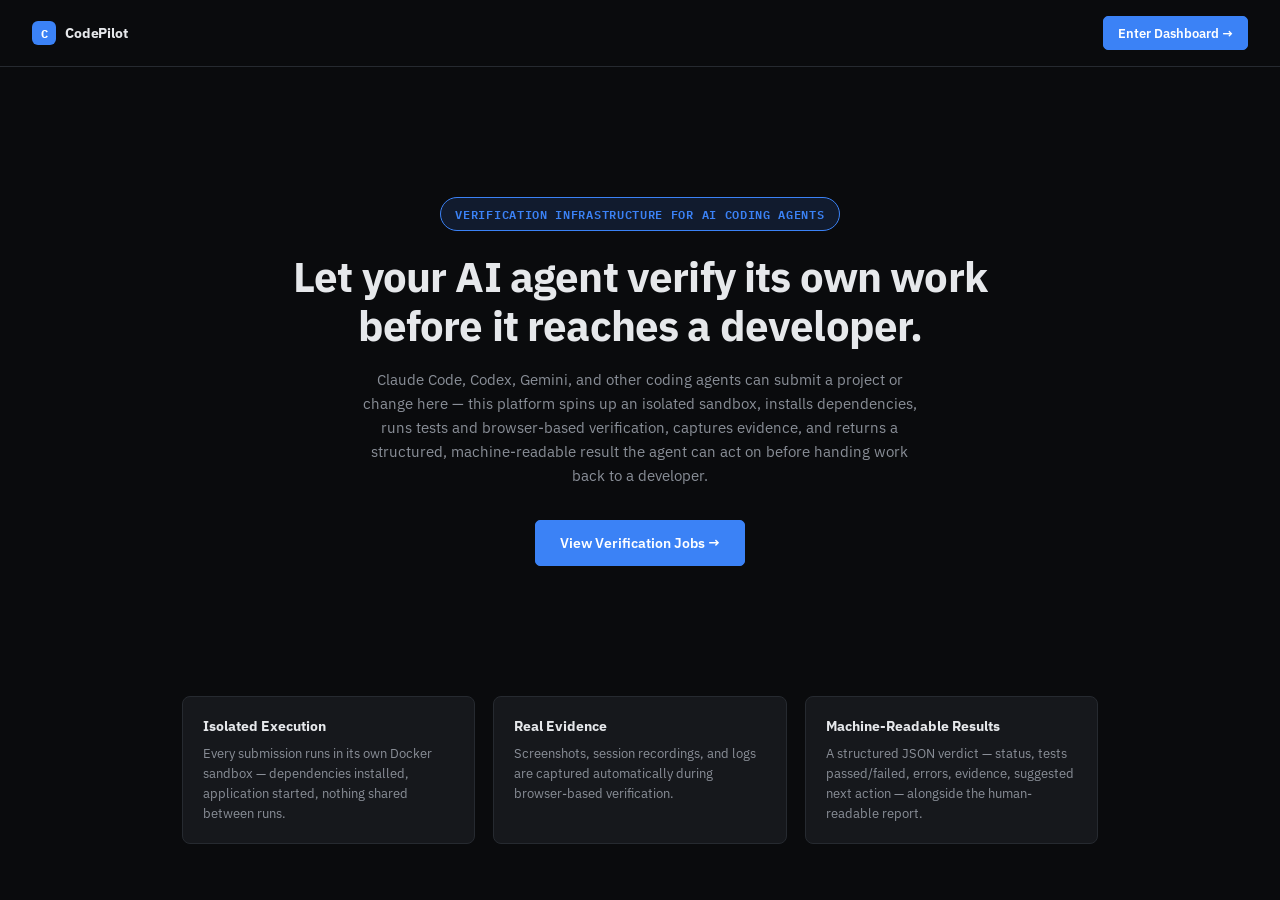
==== server/static/index.html @ 9fb269dc "Initial commit - CodePilot MVP" ====
<!DOCTYPE html>
<html lang="en">
<head>
<meta charset="UTF-8">
<meta name="viewport" content="width=device-width, initial-scale=1.0">
<title>CodePilot — Verification Jobs</title>
<meta name="description" content="Verification infrastructure for AI coding agents. Submit a job, watch it execute in an isolated sandbox, get a structured report.">
<link rel="preconnect" href="https://fonts.googleapis.com">
<link href="https://fonts.googleapis.com/css2?family=IBM+Plex+Mono:wght@400;500;600;700&family=IBM+Plex+Sans:wght@400;500;600;700&display=swap" rel="stylesheet">
<style>
  :root {
    --bg: #0A0B0D;
    --bg-elevated: #101215;
    --panel: #16181C;
    --panel-2: #1C1F24;
    --border: #262A30;
    --border-soft: #1E2126;
    --text: #E6E8EB;
    --text-muted: #8A8F98;
    --text-faint: #52565D;
    --accent: #3B82F6;
    --accent-soft: rgba(59,130,246,0.14);
    --success: #22C55E;
    --success-soft: rgba(34,197,94,0.14);
    --failed: #EF4444;
    --failed-soft: rgba(239,68,68,0.14);
    --running: #F5A623;
    --running-soft: rgba(245,166,35,0.14);
    --pending: #6B7280;
    --pending-soft: rgba(107,114,128,0.14);
    --mono: 'IBM Plex Mono', ui-monospace, 'SF Mono', 'Courier New', monospace;
    --sans: 'IBM Plex Sans', -apple-system, BlinkMacSystemFont, system-ui, sans-serif;
    --radius: 8px;
    --radius-sm: 5px;
  }
  * { box-sizing: border-box; }
  html, body { height: 100%; }
  body {
    margin: 0; font-family: var(--sans); background: var(--bg); color: var(--text);
    display: flex; -webkit-font-smoothing: antialiased; font-size: 13.5px;
  }
  a { color: inherit; }
  :focus-visible { outline: 2px solid var(--accent); outline-offset: 2px; }
  ::-webkit-scrollbar { width: 9px; height: 9px; }
  ::-webkit-scrollbar-thumb { background: var(--border); border-radius: 6px; }
  button { font-family: var(--sans); cursor: pointer; }
  code, .mono { font-family: var(--mono); }

  /* ===== App shell ===== */
  .app-shell { display: flex; width: 100%; height: 100vh; overflow: hidden; }

  .sidebar {
    width: 220px; flex-shrink: 0; background: var(--bg-elevated); border-right: 1px solid var(--border);
    display: flex; flex-direction: column; padding: 16px 0;
  }
  .brand { display: flex; align-items: center; gap: 9px; padding: 0 16px 18px; }
  .brand-mark {
    width: 24px; height: 24px; border-radius: 6px; background: var(--accent);
    display: flex; align-items: center; justify-content: center;
    font-family: var(--mono); font-weight: 700; font-size: 12px; color: #fff; flex-shrink: 0;
  }
  .brand-text { font-weight: 700; font-size: 13.5px; letter-spacing: -0.01em; }
  .nav-section-label {
    font-family: var(--mono); font-size: 10px; font-weight: 600; letter-spacing: 0.08em;
    text-transform: uppercase; color: var(--text-faint); padding: 14px 16px 6px;
  }
  .nav-item {
    display: flex; align-items: center; gap: 9px; padding: 8px 16px; font-size: 13px;
    color: var(--text-muted); border-left: 2px solid transparent; cursor: pointer; background: none; border-top: none; border-right: none; border-bottom: none; width: 100%; text-align: left;
  }
  .nav-item:hover { color: var(--text); background: var(--panel-2); }
  .nav-item.active { color: var(--text); background: var(--accent-soft); border-left-color: var(--accent); }
  .nav-icon { width: 14px; text-align: center; opacity: 0.85; flex-shrink: 0; }
  .sidebar-footer { margin-top: auto; padding: 12px 16px 0; }
  .connection-pill {
    display: flex; align-items: center; gap: 7px; font-family: var(--mono); font-size: 10.5px;
    color: var(--text-faint); padding: 6px 9px; border-radius: 999px; background: var(--panel-2); border: 1px solid var(--border);
  }
  .connection-dot { width: 6px; height: 6px; border-radius: 50%; background: var(--text-faint); flex-shrink: 0; }
  .connection-pill.connected { color: var(--success); border-color: rgba(34,197,94,0.3); }
  .connection-pill.connected .connection-dot { background: var(--success); }
  .connection-pill.unreachable { color: var(--failed); border-color: rgba(239,68,68,0.3); }
  .connection-pill.unreachable .connection-dot { background: var(--failed); }

  .main-content { flex: 1; overflow-y: auto; min-width: 0; }
  .view { display: none; padding: 24px 32px 48px; max-width: 1180px; }
  .view.active { display: block; }

  .view-header {
    display: flex; align-items: center; justify-content: space-between; margin-bottom: 22px; gap: 16px; flex-wrap: wrap;
  }
  .view-header h1 { font-size: 18px; font-weight: 700; letter-spacing: -0.01em; margin: 0; }
  .view-header .subtitle { font-size: 12.5px; color: var(--text-muted); margin-top: 3px; }

  .btn {
    font-family: var(--sans); font-weight: 600; font-size: 12.5px; border-radius: var(--radius-sm);
    padding: 8px 14px; border: 1px solid var(--border); background: var(--panel-2); color: var(--text);
    display: inline-flex; align-items: center; gap: 6px; transition: all 0.12s;
  }
  .btn:hover { border-color: var(--text-faint); }
  .btn-primary { background: var(--accent); border-color: var(--accent); color: #fff; }
  .btn-primary:hover { filter: brightness(1.08); border-color: var(--accent); }
  .btn:disabled { opacity: 0.5; cursor: not-allowed; }
  .btn-ghost { background: transparent; }

  /* ===== Status badges (shared vocabulary across the whole dashboard) ===== */
  .status-badge {
    display: inline-flex; align-items: center; gap: 6px; font-family: var(--mono); font-weight: 600;
    font-size: 10.5px; letter-spacing: 0.04em; text-transform: uppercase; padding: 3px 9px; border-radius: 999px;
  }
  .status-badge .dot { width: 6px; height: 6px; border-radius: 50%; }
  .status-badge.status-running { background: var(--running-soft); color: var(--running); }
  .status-badge.status-running .dot { animation: pulse 1.1s ease-in-out infinite; background: var(--running); }
  .status-badge.status-done, .status-badge.status-passed { background: var(--success-soft); color: var(--success); }
  .status-badge.status-done .dot, .status-badge.status-passed .dot { background: var(--success); }
  .status-badge.status-error, .status-badge.status-failed { background: var(--failed-soft); color: var(--failed); }
  .status-badge.status-error .dot, .status-badge.status-failed .dot { background: var(--failed); }
  .status-badge.status-pending { background: var(--pending-soft); color: var(--pending); }
  .status-badge.status-pending .dot { background: var(--pending); }
  @keyframes pulse { 0%,100% { opacity: 1; transform: scale(1); } 50% { opacity: 0.35; transform: scale(0.8); } }
  @media (prefers-reduced-motion: reduce) { .status-badge .dot { animation: none !important; } }

  /* ===== Jobs list ===== */
  .jobs-notice {
    font-size: 12px; color: var(--text-faint); background: var(--panel); border: 1px solid var(--border-soft);
    border-radius: var(--radius); padding: 10px 13px; margin-bottom: 18px; line-height: 1.55;
  }
  .jobs-table { width: 100%; border-collapse: collapse; }
  .jobs-table th {
    text-align: left; font-family: var(--mono); font-size: 10px; font-weight: 600; letter-spacing: 0.06em;
    text-transform: uppercase; color: var(--text-faint); padding: 8px 12px; border-bottom: 1px solid var(--border);
  }
  .jobs-table td { padding: 12px; border-bottom: 1px solid var(--border-soft); font-size: 13px; vertical-align: middle; }
  .jobs-table tr.job-row { cursor: pointer; transition: background 0.1s; }
  .jobs-table tr.job-row:hover { background: var(--panel); }
  .job-id-cell { font-family: var(--mono); color: var(--text-muted); }
  .job-request-cell { max-width: 340px; overflow: hidden; text-overflow: ellipsis; white-space: nowrap; color: var(--text-muted); }
  .empty-state {
    text-align: center; padding: 56px 20px; color: var(--text-faint); font-size: 13px; line-height: 1.6;
  }
  .empty-state .empty-icon { font-size: 26px; margin-bottom: 10px; opacity: 0.5; }

  /* ===== Job detail ===== */
  .job-detail-header {
    display: flex; align-items: flex-start; justify-content: space-between; gap: 16px; margin-bottom: 20px; flex-wrap: wrap;
  }
  .job-detail-title { display: flex; align-items: center; gap: 12px; flex-wrap: wrap; }
  .job-detail-title h1 { font-size: 16px; margin: 0; }
  .job-meta-row { display: flex; gap: 18px; margin-top: 6px; font-family: var(--mono); font-size: 11.5px; color: var(--text-faint); flex-wrap: wrap; }

  .detail-grid { display: grid; grid-template-columns: 1.3fr 1fr; gap: 16px; align-items: start; }
  @media (max-width: 980px) { .detail-grid { grid-template-columns: 1fr; } }

  .card {
    background: var(--panel); border: 1px solid var(--border); border-radius: var(--radius); margin-bottom: 16px; overflow: hidden;
  }
  .card-header {
    display: flex; align-items: center; justify-content: space-between; padding: 11px 15px;
    border-bottom: 1px solid var(--border-soft); background: var(--bg-elevated);
  }
  .card-header h3 {
    font-family: var(--mono); font-size: 10.5px; font-weight: 600; letter-spacing: 0.07em; text-transform: uppercase;
    color: var(--text-faint); margin: 0; display: flex; align-items: center; gap: 7px;
  }
  .card-body { padding: 14px 15px; }
  .card-body.no-pad { padding: 0; }

  /* Pipeline timeline (event stream, mapped to stages) */
  .timeline-item { display: flex; gap: 12px; padding: 10px 15px; border-bottom: 1px solid var(--border-soft); }
  .timeline-item:last-child { border-bottom: none; }
  .timeline-marker { display: flex; flex-direction: column; align-items: center; flex-shrink: 0; padding-top: 2px; }
  .timeline-dot { width: 9px; height: 9px; border-radius: 50%; background: var(--pending); flex-shrink: 0; }
  .timeline-item.tl-running .timeline-dot { background: var(--running); animation: pulse 1.1s ease-in-out infinite; }
  .timeline-item.tl-done .timeline-dot { background: var(--success); }
  .timeline-item.tl-error .timeline-dot { background: var(--failed); }
  .timeline-line { width: 1px; flex: 1; background: var(--border); margin-top: 4px; min-height: 8px; }
  .timeline-content { flex: 1; min-width: 0; }
  .timeline-label { font-size: 13px; font-weight: 500; display: flex; align-items: center; gap: 8px; flex-wrap: wrap; }
  .timeline-time { font-family: var(--mono); font-size: 10.5px; color: var(--text-faint); }
  .timeline-detail {
    margin-top: 5px; font-family: var(--mono); font-size: 11.5px; color: var(--text-muted);
    background: var(--panel-2); border: 1px solid var(--border-soft); border-radius: var(--radius-sm);
    padding: 7px 9px; white-space: pre-wrap; word-break: break-word; max-height: 160px; overflow-y: auto;
  }
  .timeline-note { font-size: 12px; color: var(--text-faint); font-style: italic; margin-top: 4px; }

  /* Sandbox status */
  .kv-row { display: flex; justify-content: space-between; gap: 12px; padding: 6px 0; font-size: 12.5px; border-bottom: 1px solid var(--border-soft); }
  .kv-row:last-child { border-bottom: none; }
  .kv-label { color: var(--text-faint); font-family: var(--mono); font-size: 11px; }
  .kv-value { font-family: var(--mono); color: var(--text); text-align: right; word-break: break-all; }

  /* Evidence gallery */
  .evidence-grid { display: grid; grid-template-columns: repeat(auto-fill, minmax(150px, 1fr)); gap: 10px; }
.evidence-thumb {
  background: var(--panel); border: 1px solid var(--border); border-radius: var(--radius);
  overflow: hidden; cursor: pointer; transition: border-color 0.15s;
}
.evidence-thumb:hover { border-color: var(--accent); }
.evidence-thumb-img-wrap { aspect-ratio: 16/10; background: var(--panel-2); overflow: hidden; }
.evidence-thumb img { width: 100%; height: 100%; object-fit: cover; display: block; }
.evidence-thumb .evidence-label {
  padding: 6px 8px; font-family: var(--mono); font-size: 10px; color: var(--text-muted);
  white-space: nowrap; overflow: hidden; text-overflow: ellipsis; border-top: 1px solid var(--border-soft);
}
  .video-link {
    display: flex; align-items: center; gap: 8px; padding: 9px 11px; background: var(--panel-2);
    border: 1px solid var(--border); border-radius: var(--radius-sm); font-size: 12.5px; text-decoration: none; color: var(--text); margin-top: 8px;
  }
  .video-link:hover { border-color: var(--accent); }

  /* Report */
  .report-text { font-family: var(--mono); font-size: 12px; white-space: pre-wrap; line-height: 1.6; color: var(--text-muted); }
  .report-status-line { font-size: 13px; font-weight: 600; margin-bottom: 8px; }

  /* Lightbox */
  .lightbox {
    position: fixed; inset: 0; background: rgba(0,0,0,0.85); display: none; align-items: center; justify-content: center;
    z-index: 100; padding: 30px; cursor: zoom-out;
  }
  .lightbox.visible { display: flex; }
  .lightbox img { max-width: 100%; max-height: 100%; border-radius: var(--radius); }

  /* ===== Submit view ===== */
  .submit-card { max-width: 640px; }
  .field-label { display: block; font-family: var(--mono); font-size: 10.5px; color: var(--text-faint); text-transform: uppercase; letter-spacing: 0.05em; margin-bottom: 6px; }
  textarea#job-spec-input {
    width: 100%; min-height: 130px; font-family: var(--mono); font-size: 12.5px; line-height: 1.55;
    background: var(--panel-2); color: var(--text); border: 1px solid var(--border); border-radius: var(--radius-sm);
    padding: 11px 12px; resize: vertical;
  }
  textarea#job-spec-input:focus { border-color: var(--accent); outline: none; }
  .field-hint { font-size: 11.5px; color: var(--text-faint); margin-top: 6px; line-height: 1.5; }
/* ===== Landing page (additive — reuses existing --variables for consistency) ===== */
#landing-page {
  min-height: 100vh;
  width: 100%;
  display: flex;
  flex-direction: column;
  background: var(--bg);
  color: var(--text);
}

.landing-nav {
  display: flex;
  align-items: center;
  justify-content: space-between;
  padding: 16px 32px;
  border-bottom: 1px solid var(--border);
}
.landing-brand { display: flex; align-items: center; gap: 9px; }


.landing-hero {
  flex: 1;
  display: flex;
  flex-direction: column;
  align-items: center;
  justify-content: center;
  text-align: center;
  padding: 64px 24px;
  max-width: 760px;
  margin: 0 auto;
}
.landing-eyebrow {
  font-family: var(--mono);
  font-size: 11.5px;
  font-weight: 600;
  letter-spacing: 0.06em;
  text-transform: uppercase;
  color: var(--accent);
  background: var(--accent-soft);
  border: 1px solid var(--accent);
  border-radius: 999px;
  padding: 6px 14px;
  margin-bottom: 22px;
}
.landing-title {
  font-size: clamp(28px, 4.5vw, 42px);
  font-weight: 700;
  letter-spacing: -0.02em;
  line-height: 1.15;
  margin: 0 0 18px;
}
.landing-subtitle {
  font-size: 14.5px;
  color: var(--text-muted);
  line-height: 1.65;
  max-width: 560px;
  margin: 0 0 32px;
}
.landing-btn-lg { padding: 13px 24px; font-size: 14px; }

.landing-features {
  display: grid;
  grid-template-columns: repeat(3, 1fr);
  gap: 18px;
  padding: 0 32px 56px;
  max-width: 980px;
  margin: 0 auto;
  width: 100%;
}
.landing-feature-card {
  background: var(--panel);
  border: 1px solid var(--border);
  border-radius: var(--radius);
  padding: 20px;
}
.landing-feature-title {
  font-weight: 700;
  font-size: 14px;
  margin-bottom: 8px;
}
.landing-feature-card p {
  font-size: 12.5px;
  color: var(--text-muted);
  line-height: 1.6;
  margin: 0;
}
@media (max-width: 760px) {
  .landing-features { grid-template-columns: 1fr; }
}

.logs-box {
  font-family: var(--mono);
  font-size: 11.5px;
  color: var(--text-muted);
  background: var(--panel-2);
  border: 1px solid var(--border-soft);
  border-radius: var(--radius-sm);
  padding: 10px 12px;
  white-space: pre-wrap;
  word-break: break-word;
  max-height: 280px;
  overflow-y: auto;
}

.lightbox-caption {
  position: absolute; bottom: 28px; left: 50%; transform: translateX(-50%);
  background: rgba(0,0,0,0.7); color: #fff; font-family: var(--mono); font-size: 12px;
  padding: 6px 14px; border-radius: 999px; max-width: 80%; text-align: center;
  white-space: nowrap; overflow: hidden; text-overflow: ellipsis;
}

</style>
</head>
<body>

  <div id="landing-page">
  <nav class="landing-nav">
    <div class="landing-brand">
      <div class="brand-mark">C</div>
      <div class="brand-text">CodePilot</div>
    </div>
    <button class="btn btn-primary" id="landing-enter-btn">Enter Dashboard →</button>
  </nav>

  <section class="landing-hero">
    <div class="landing-eyebrow">Verification infrastructure for AI coding agents</div>
    <h1 class="landing-title">Let your AI agent verify its own work<br>before it reaches a developer.</h1>
    <p class="landing-subtitle">
      Claude Code, Codex, Gemini, and other coding agents can submit a project or change here —
      this platform spins up an isolated sandbox, installs dependencies, runs tests and
      browser-based verification, captures evidence, and returns a structured, machine-readable
      result the agent can act on before handing work back to a developer.
    </p>
    <button class="btn btn-primary landing-btn-lg" id="landing-hero-btn">View Verification Jobs →</button>
  </section>

  <section class="landing-features">
    <div class="landing-feature-card">
      <div class="landing-feature-title">Isolated Execution</div>
      <p>Every submission runs in its own Docker sandbox — dependencies installed, application started, nothing shared between runs.</p>
    </div>
    <div class="landing-feature-card">
      <div class="landing-feature-title">Real Evidence</div>
      <p>Screenshots, session recordings, and logs are captured automatically during browser-based verification.</p>
    </div>
    <div class="landing-feature-card">
      <div class="landing-feature-title">Machine-Readable Results</div>
      <p>A structured JSON verdict — status, tests passed/failed, errors, evidence, suggested next action — alongside the human-readable report.</p>
    </div>
  </section>
</div>

<div class="app-shell">
  <aside class="sidebar">
    <div class="brand">
      <div class="brand-mark">C</div>
      <div class="brand-text">CodePilot</div>
    </div>
    <div class="nav-section-label">Verification</div>
    <button class="nav-item active" data-view="jobs-view" id="nav-jobs">
      <span class="nav-icon">&#9633;</span> Jobs
    </button>
    <button class="nav-item" data-view="submit-view" id="nav-submit">
      <span class="nav-icon">+</span> Submit Job
    </button>
    <div class="sidebar-footer">
      <span id="backend-status" class="connection-pill">
        <span class="connection-dot"></span><span class="connection-text">Checking backend…</span>
      </span>
    </div>
  </aside>

  <main class="main-content">

    <!-- ===== Jobs list view ===== -->
    <div class="view active" id="jobs-view">
      <div class="view-header">
        <div>
          <h1>Verification Jobs</h1>
          <div class="subtitle">Sandbox executions submitted for verification.</div>
        </div>
        <button class="btn btn-primary" id="jobs-new-btn">+ New Job</button>
      </div>
      <div class="jobs-notice">
        This list shows jobs submitted or opened from this browser only — there is currently no
        server-side job index, so a job submitted directly via the API from another agent or
        machine won't appear here unless its report URL is opened in this browser.
      </div>
      <div id="jobs-list-container"></div>
    </div>

    <!-- ===== Job detail view ===== -->
    <div class="view" id="job-detail-view">
      <button class="btn btn-ghost" id="back-to-jobs-btn" style="margin-bottom:16px;">&larr; All Jobs</button>
      <div class="job-detail-header">
        <div class="job-detail-title">
          <h1 id="detail-job-id">job_...</h1>
          <span class="status-badge status-pending" id="detail-status-badge"><span class="dot"></span>PENDING</span>
        </div>
      </div>
      <div class="job-meta-row">
        <span>Task: <span class="mono" id="detail-job-request">—</span></span>
      </div>
      <div class="detail-grid" style="margin-top:20px;">
        <div class="detail-col-main">
          <div class="card">
            <div class="card-header"><h3>Execution Pipeline</h3></div>
            <div class="card-body no-pad"><div id="pipeline-timeline"></div></div>
          </div>
          <div class="card" id="report-card" style="display:none;">
            <div class="card-header"><h3>Verification Report</h3></div>
            <div class="card-body" id="report-body"></div>
          </div>

          <div class="card" id="logs-card" style="display:none;">
  <div class="card-header"><h3>Logs</h3></div>
  <div class="card-body" id="logs-body"></div>
</div>

        </div>
        <div class="detail-col-side">
          <div class="card" id="sandbox-status-card" style="display:none;">
            <div class="card-header"><h3>Sandbox</h3></div>
            <div class="card-body" id="sandbox-status-body"></div>
          </div>

          <div class="card" id="test-results-card" style="display:none;">
  <div class="card-header"><h3>Test Results</h3></div>
  <div class="card-body" id="test-results-body"></div>
</div>

          <div class="card" id="evidence-card" style="display:none;">
            <div class="card-header"><h3>Evidence</h3></div>
            <div class="card-body">
              <div class="evidence-grid" id="evidence-grid"></div>
              <div id="video-link-container"></div>
            </div>
          </div>
        </div>
      </div>
    </div>

    <!-- ===== Submit view ===== -->
    <div class="view" id="submit-view">
      <div class="view-header">
        <div>
          <h1>Submit Verification Job</h1>
          <div class="subtitle">
            Jobs are typically submitted programmatically by an AI coding agent (Claude Code, Codex,
            Gemini CLI, Cursor, OpenHands, Windsurf, etc.) via <code>POST /api/sessions</code>. This
            form triggers the same endpoint manually — useful for testing the pipeline directly.
          </div>
        </div>
      </div>
      <div class="card submit-card">
        <div class="card-body">
          <label class="field-label" for="job-spec-input">Task Specification</label>
          <textarea id="job-spec-input" placeholder="Describe the project/feature to build and verify..."></textarea>
          <div class="field-hint">
            Maps directly to the <code>request</code> field of <code>POST /api/sessions</code> — no
            API changes here, just a manual trigger for the exact same job the API accepts.
          </div>
          <button class="btn btn-primary" id="submit-job-btn" style="margin-top:14px;">Submit Job</button>
        </div>
      </div>
    </div>

  </main>
</div>

<div class="lightbox" id="lightbox">
  <img id="lightbox-img" src="" alt="">
  <div class="lightbox-caption" id="lightbox-caption"></div>
</div>

<script>
(function () {
  const STAGE_LABELS = {
    create_sandbox: 'Provisioning Sandbox',
    install_dependencies: 'Installing Dependencies',
    start_application: 'Starting Application',
    run_command: 'Running Command',
    run_test_flow: 'Browser Verification',
    stop_application: 'Stopping Application',
    destroy_sandbox: 'Sandbox Teardown',
    generate_verification_report: 'Generating Report',
    create_file: 'Writing Project File',
    read_file: 'Reading File',
    list_files: 'Listing Files',
  };

  const jobsListContainer = document.getElementById('jobs-list-container');
  const lightbox = document.getElementById('lightbox');
  const lightboxImg = document.getElementById('lightbox-img');

  // --- Local job history (client-side only — see the honesty note in the Jobs view) ---
  function getStoredJobs() {
    try { return JSON.parse(localStorage.getItem('codepilot_jobs') || '[]'); }
    catch (e) { return []; }
  }
  function storeJob(job) {
    const jobs = getStoredJobs().filter((j) => j.id !== job.id);
    jobs.unshift(job);
    localStorage.setItem('codepilot_jobs', JSON.stringify(jobs.slice(0, 50)));
  }
  function updateStoredJobStatus(id, status) {
    const jobs = getStoredJobs();
    const job = jobs.find((j) => j.id === id);
    if (job) { job.status = status; localStorage.setItem('codepilot_jobs', JSON.stringify(jobs)); }
  }

  // --- Navigation ---
  function showView(viewId) {
    document.querySelectorAll('.view').forEach((v) => v.classList.remove('active'));
    document.getElementById(viewId).classList.add('active');
    document.querySelectorAll('.nav-item').forEach((n) => n.classList.remove('active'));
    const navBtn = document.querySelector('.nav-item[data-view="' + viewId + '"]');
    if (navBtn) navBtn.classList.add('active');
  }
  document.getElementById('nav-jobs').addEventListener('click', () => { renderJobsList(); showView('jobs-view'); });
  document.getElementById('nav-submit').addEventListener('click', () => showView('submit-view'));
  document.getElementById('jobs-new-btn').addEventListener('click', () => showView('submit-view'));
  document.getElementById('back-to-jobs-btn').addEventListener('click', () => { renderJobsList(); showView('jobs-view'); });
  lightbox.addEventListener('click', () => lightbox.classList.remove('visible'));

  function mk(tag, opts) {
    const n = document.createElement(tag);
    if (opts) {
      if (opts.className) n.className = opts.className;
      if (opts.text !== undefined) n.textContent = opts.text;
      if (opts.html !== undefined) n.innerHTML = opts.html;
    }
    return n;
  }
  function clearChildren(node) { while (node.firstChild) node.removeChild(node.firstChild); }

  function statusBadge(status) {
    const map = { running: 'RUNNING', done: 'PASSED', error: 'FAILED', pending: 'PENDING' };
    const badge = mk('span', { className: 'status-badge status-' + status });
    badge.appendChild(mk('span', { className: 'dot' }));
    badge.appendChild(document.createTextNode(map[status] || status.toUpperCase()));
    return badge;
  }

  // --- Jobs list rendering ---
  function renderJobsList() {
    clearChildren(jobsListContainer);
    const jobs = getStoredJobs();
    if (!jobs.length) {
      const empty = mk('div', { className: 'empty-state' });
      empty.appendChild(mk('div', { className: 'empty-icon', text: '\u2317' }));
      empty.appendChild(mk('div', { text: 'No verification jobs yet.' }));
      empty.appendChild(mk('div', { text: 'Submit one manually, or have an agent call POST /api/sessions.' }));
      jobsListContainer.appendChild(empty);
      return;
    }
    const table = mk('table', { className: 'jobs-table' });
    const thead = mk('thead');
    const headRow = mk('tr');
    ['Job', 'Task', 'Status', 'Submitted'].forEach((h) => headRow.appendChild(mk('th', { text: h })));
    thead.appendChild(headRow);
    table.appendChild(thead);
    const tbody = mk('tbody');
    jobs.forEach((job) => {
      const row = mk('tr', { className: 'job-row' });
      const idCell = mk('td', { className: 'job-id-cell', text: job.id });
      const reqCell = mk('td', { className: 'job-request-cell', text: job.request });
      const statusCell = mk('td');
      statusCell.appendChild(statusBadge(job.status || 'pending'));
      const timeCell = mk('td', { text: new Date(job.submittedAt).toLocaleString() });
      row.appendChild(idCell); row.appendChild(reqCell); row.appendChild(statusCell); row.appendChild(timeCell);
      row.addEventListener('click', () => openJobDetail(job.id, job.request));
      tbody.appendChild(row);
    });
    table.appendChild(tbody);
    jobsListContainer.appendChild(table);
  }

  // --- Submit ---
  document.getElementById('submit-job-btn').addEventListener('click', async () => {
    const input = document.getElementById('job-spec-input');
    const text = input.value.trim();
    if (!text) return;
    const btn = document.getElementById('submit-job-btn');
    btn.disabled = true;
    btn.textContent = 'Submitting...';
    try {
      const res = await fetch('/api/sessions', {
        method: 'POST', headers: { 'Content-Type': 'application/json' }, body: JSON.stringify({ request: text }),
      });
      const data = await res.json();
      if (!res.ok) throw new Error(data.error || ('HTTP ' + res.status));
      storeJob({ id: data.session_id, request: text, status: 'running', submittedAt: Date.now() });
      input.value = '';
      openJobDetail(data.session_id, text);
    } catch (err) {
      alert('Could not submit job: ' + err.message);
    } finally {
      btn.disabled = false;
      btn.textContent = 'Submit Job';
    }
  });

  // --- Job detail: pipeline timeline, sandbox status, evidence, report ---
  let activeSocket = null;

  function openJobDetail(jobId, requestText) {
    if (activeSocket) { try { activeSocket.close(); } catch (e) {} activeSocket = null; }

    document.getElementById('detail-job-id').textContent = jobId;
    document.getElementById('detail-job-request').textContent = requestText || '—';
    const badgeEl = document.getElementById('detail-status-badge');
    badgeEl.className = 'status-badge status-running';
    badgeEl.innerHTML = '<span class="dot"></span>RUNNING';

    const timeline = document.getElementById('pipeline-timeline');
    clearChildren(timeline);
    document.getElementById('sandbox-status-card').style.display = 'none';
    document.getElementById('evidence-card').style.display = 'none';
    document.getElementById('report-card').style.display = 'none';
    document.getElementById('evidence-grid').innerHTML = '';
    document.getElementById('video-link-container').innerHTML = '';

    showView('job-detail-view');

    const proto = window.location.protocol === 'https:' ? 'wss:' : 'ws:';
    const socket = new WebSocket(proto + '//' + window.location.host + '/api/sessions/' + jobId + '/stream');
    activeSocket = socket;

    socket.addEventListener('message', (ev) => {
      let event;
      try { event = JSON.parse(ev.data); } catch (e) { return; }
      handleSessionEvent(jobId, event, timeline);
    });
    socket.addEventListener('error', () => {
      appendTimelineItem(timeline, { state: 'error', label: 'Connection Error', detail: 'Lost connection to the job stream.' });
    });
  }

  function appendTimelineItem(timeline, opts) {
    const item = mk('div', { className: 'timeline-item tl-' + (opts.state || 'pending') });
    const marker = mk('div', { className: 'timeline-marker' });
    marker.appendChild(mk('div', { className: 'timeline-dot' }));
    item.appendChild(marker);
    const content = mk('div', { className: 'timeline-content' });
    const label = mk('div', { className: 'timeline-label' });
    label.appendChild(mk('span', { text: opts.label }));
    if (opts.time) label.appendChild(mk('span', { className: 'timeline-time', text: opts.time }));
    content.appendChild(label);
    if (opts.detail) content.appendChild(mk('div', { className: 'timeline-detail', text: opts.detail }));
    if (opts.note) content.appendChild(mk('div', { className: 'timeline-note', text: opts.note }));
    item.appendChild(content);
    timeline.appendChild(item);
    return item;
  }

  function renderSandboxStatus(result) {
    const card = document.getElementById('sandbox-status-card');
    const body = document.getElementById('sandbox-status-body');
    card.style.display = 'block';
    clearChildren(body);
    const rows = [];
    if (result.sandbox_id) rows.push(['Container', result.sandbox_id]);
    if (result.status) rows.push(['Status', result.status]);
    if (result.internal_url) rows.push(['Internal URL', result.internal_url]);
    rows.forEach(([k, v]) => {
      const row = mk('div', { className: 'kv-row' });
      row.appendChild(mk('span', { className: 'kv-label', text: k }));
      row.appendChild(mk('span', { className: 'kv-value', text: v }));
      body.appendChild(row);
    });
  }

  function evidenceTitleForStep(path, steps) {
  if (Array.isArray(steps)) {
    for (var i = 0; i < steps.length; i++) {
      if (steps[i] && steps[i].screenshot === path) {
        var label = 'Step ' + steps[i].index + ': ' + (steps[i].action || '');
        if (steps[i].selector) label += ' (' + steps[i].selector + ')';
        return label;
      }
    }
  }
  return path.split('/').pop();
}

  function renderEvidence(jobId, screenshots, video, steps) {
  const card = document.getElementById('evidence-card');
  const grid = document.getElementById('evidence-grid');
  const videoContainer = document.getElementById('video-link-container');
  if ((!screenshots || !screenshots.length) && !video) return;
  card.style.display = 'block';
  (screenshots || []).forEach((path) => {
    const url = '/api/sessions/' + jobId + '/evidence/' + path;
    const title = evidenceTitleForStep(path, steps);
    const thumb = mk('div', { className: 'evidence-thumb' });
    const imgWrap = mk('div', { className: 'evidence-thumb-img-wrap' });
    const img = mk('img');
    img.src = url;
    img.alt = title;
    imgWrap.appendChild(img);
    thumb.appendChild(imgWrap);
    const label = mk('div', { className: 'evidence-label', text: title });
    thumb.appendChild(label);
    thumb.addEventListener('click', () => {
      lightboxImg.src = url;
      const captionEl = document.getElementById('lightbox-caption');
      if (captionEl) captionEl.textContent = title;
      lightbox.classList.add('visible');
    });
    grid.appendChild(thumb);
  });
  if (video) {
    const link = mk('a', { className: 'video-link', text: '\u25B6 ' + video.split('/').pop() });
    link.href = '/api/sessions/' + jobId + '/evidence/' + video;
    link.target = '_blank';
    videoContainer.appendChild(link);
  }
}

    function renderTestResultsCard(mr) {
  var card = document.getElementById('test-results-card');
  var body = document.getElementById('test-results-body');
  if (!card || !body || !mr || !mr.tests) return;
  card.style.display = 'block';
  clearChildren(body);

  var statusKeyMap = { PASS: 'done', FAIL: 'error' };
  var statusRow = mk('div', { className: 'kv-row' });
  statusRow.appendChild(mk('span', { className: 'kv-label', text: 'Overall Status' }));
  var valueWrap = mk('span', { className: 'kv-value' });
  valueWrap.appendChild(statusBadge(statusKeyMap[mr.status] || 'pending'));
  statusRow.appendChild(valueWrap);
  body.appendChild(statusRow);

  [['Total Tests', mr.tests.total], ['Passed', mr.tests.passed], ['Failed', mr.tests.failed]].forEach(function (pair) {
    var row = mk('div', { className: 'kv-row' });
    row.appendChild(mk('span', { className: 'kv-label', text: pair[0] }));
    row.appendChild(mk('span', { className: 'kv-value', text: String(pair[1]) }));
    body.appendChild(row);
  });
}

function renderLogsCard(mr) {
  var card = document.getElementById('logs-card');
  var body = document.getElementById('logs-body');
  if (!card || !body || !mr) return;
  var logs = (mr.evidence && mr.evidence.logs) || [];
  if (!logs.length) return;
  card.style.display = 'block';
  clearChildren(body);
  var box = mk('div', { className: 'logs-box' });
  box.textContent = logs.join('\n');
  body.appendChild(box);
}
  

  function renderReport(reportText) {
    const card = document.getElementById('report-card');
    const body = document.getElementById('report-body');
    card.style.display = 'block';
    clearChildren(body);
    body.appendChild(mk('div', { className: 'report-text', text: reportText }));
  }

  function handleSessionEvent(jobId, event, timeline) {
    const time = new Date().toLocaleTimeString();

    if (event.type === 'iteration_start') {
      // Not surfaced as its own timeline row — too granular/internal to be
      // meaningful to someone reading a verification pipeline, unlike the
      // actual tool_call/tool_result events below.
      return;
    }

    if (event.type === 'tool_call') {
      const label = STAGE_LABELS[event.name] || event.name;
      appendTimelineItem(timeline, { state: 'running', label: label, time: time });
      return;
    }

    if (event.type === 'tool_result') {
      const items = timeline.querySelectorAll('.timeline-item.tl-running');
      const lastRunning = items[items.length - 1];
      if (lastRunning) {
        const result = event.result || {};
        const failed = result.success === false || result.error;
        lastRunning.className = 'timeline-item tl-' + (failed ? 'error' : 'done');

        if (event.name === 'create_sandbox' || event.name === 'start_application') {
          renderSandboxStatus(result);
        }
        if (event.name === 'run_test_flow') {
          renderEvidence(jobId, result.screenshots, result.video, result.steps);
          if (result.simple_report && result.simple_report.text) {
            const detail = lastRunning.querySelector('.timeline-content');
            detail.appendChild(mk('div', { className: 'timeline-detail', text: result.simple_report.text }));
          }
        }
        if (event.name === 'generate_verification_report' && result.content) {
          renderReport(result.content);
        }

        if (event.name === 'generate_verification_report' && result.machine_readable) {
  var mr = result.machine_readable;
  renderTestResultsCard(mr);
  renderLogsCard(mr);
  var grid = document.getElementById('evidence-grid');
  // Only render from here if the evidence card is still empty — your
  // existing run_test_flow handling already populates it from the same
  // underlying data; this is just a fallback so the card still works if
  // that earlier event is ever missing.
  if (grid && !grid.children.length && mr.evidence) {
    renderEvidence(jobId, mr.evidence.screenshots, mr.evidence.video);
  }
}
        if (failed && result.error) {
          const detail = lastRunning.querySelector('.timeline-content');
          detail.appendChild(mk('div', { className: 'timeline-detail', text: result.error }));
        }
      }
      return;
    }

    if (event.type === 'agent_text' || event.type === 'final_summary') {
      // Shown as a muted diagnostic note, not a chat message — this is
      // the underlying agent's own planning/summary output, kept
      // available for debugging without giving the page a conversational feel.
      const items = timeline.children;
      const last = items[items.length - 1];
      const note = mk('div', { className: 'timeline-note', text: (event.text || '').slice(0, 300) });
      if (last) last.querySelector('.timeline-content').appendChild(note);
      return;
    }

    if (event.type === 'error') {
      appendTimelineItem(timeline, { state: 'error', label: 'Error', detail: event.message, time: time });
      return;
    }

    if (event.type === 'session_done') {
      const badgeEl = document.getElementById('detail-status-badge');
      badgeEl.className = 'status-badge status-done';
      badgeEl.innerHTML = '<span class="dot"></span>PASSED';
      updateStoredJobStatus(jobId, 'done');
      if (event.result) renderReport(typeof event.result === 'string' ? event.result : JSON.stringify(event.result, null, 2));
      return;
    }

    if (event.type === 'session_error') {
      const badgeEl = document.getElementById('detail-status-badge');
      badgeEl.className = 'status-badge status-error';
      badgeEl.innerHTML = '<span class="dot"></span>FAILED';
      updateStoredJobStatus(jobId, 'error');
      appendTimelineItem(timeline, { state: 'error', label: 'Session Failed', detail: event.message, time: time });
      return;
    }
  }

  // --- Backend connectivity (uses /openapi.json — safe, no side effects) ---
  async function checkBackendStatus() {
    const el = document.getElementById('backend-status');
    const textEl = el.querySelector('.connection-text');
    try {
      const res = await fetch('/openapi.json');
      if (!res.ok) throw new Error('non-200');
      el.className = 'connection-pill connected';
      textEl.textContent = 'Backend Connected';
    } catch (e) {
      el.className = 'connection-pill unreachable';
      textEl.textContent = 'Backend Unreachable';
    }
  }

  
  checkBackendStatus();
  renderJobsList();
  

(function () {
  var landingPage = document.getElementById('landing-page');
  var appShell = document.querySelector('.app-shell');
  if (appShell) appShell.style.display = 'none';

  function enterDashboard() {
    if (landingPage) landingPage.style.display = 'none';
    if (appShell) appShell.style.display = 'flex';
  }


  var enterBtn = document.getElementById('landing-enter-btn');
  var heroBtn = document.getElementById('landing-hero-btn');
  if (enterBtn) enterBtn.addEventListener('click', enterDashboard);
  if (heroBtn) heroBtn.addEventListener('click', enterDashboard);
})();
})();

</script>

</body>
</html>
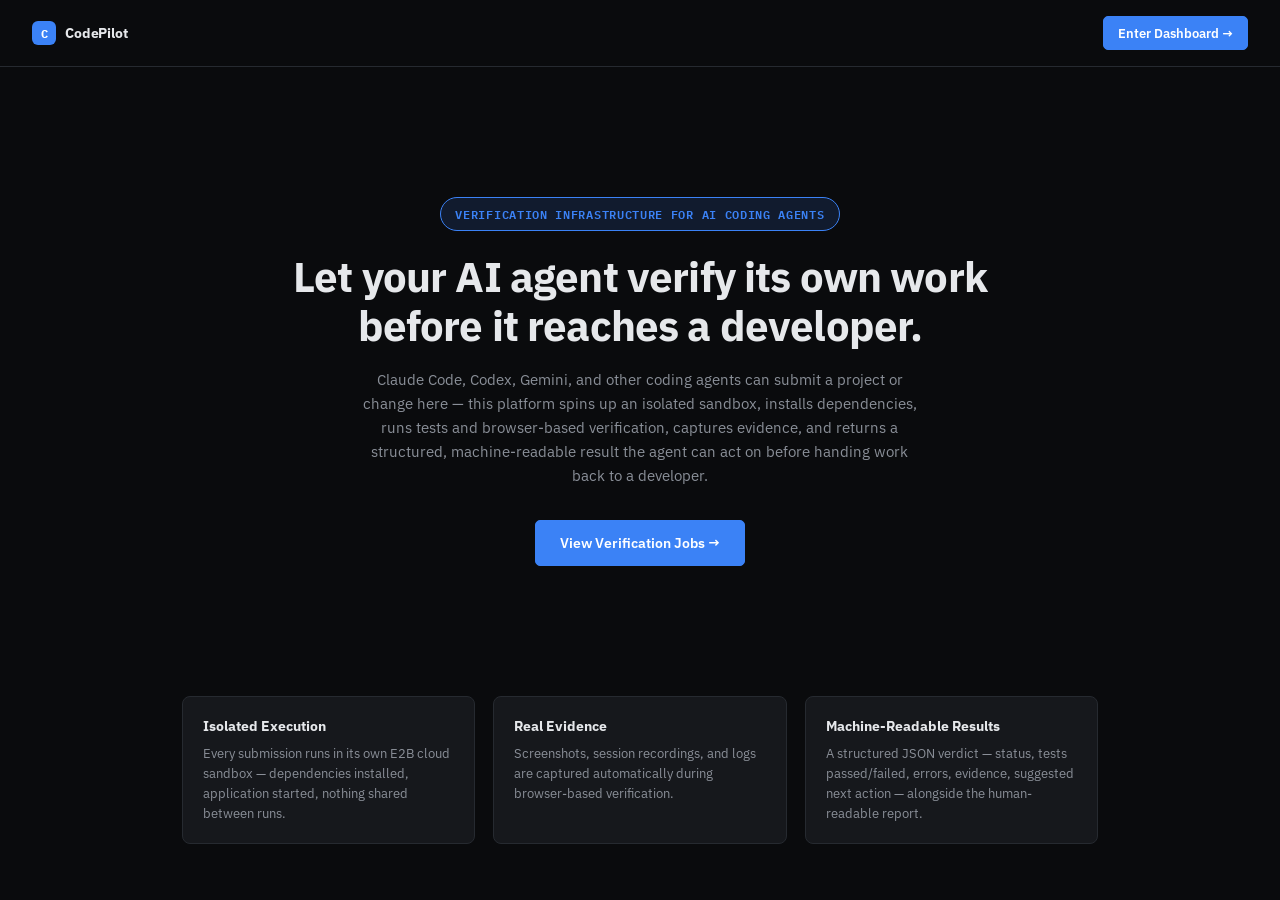
==== commit c47acc35: "Finish E2B migration cleanup and add sandbox architecture docs. Remove leftover Docker setup, config" ====
--- a/server/static/index.html
+++ b/server/static/index.html
@@ -370,7 +370,7 @@
   <section class="landing-features">
     <div class="landing-feature-card">
       <div class="landing-feature-title">Isolated Execution</div>
-      <p>Every submission runs in its own Docker sandbox — dependencies installed, application started, nothing shared between runs.</p>
+      <p>Every submission runs in its own E2B cloud sandbox — dependencies installed, application started, nothing shared between runs.</p>
     </div>
     <div class="landing-feature-card">
       <div class="landing-feature-title">Real Evidence</div>
@@ -693,7 +693,7 @@
     card.style.display = 'block';
     clearChildren(body);
     const rows = [];
-    if (result.sandbox_id) rows.push(['Container', result.sandbox_id]);
+    if (result.sandbox_id) rows.push(['Sandbox', result.sandbox_id]);
     if (result.status) rows.push(['Status', result.status]);
     if (result.internal_url) rows.push(['Internal URL', result.internal_url]);
     rows.forEach(([k, v]) => {
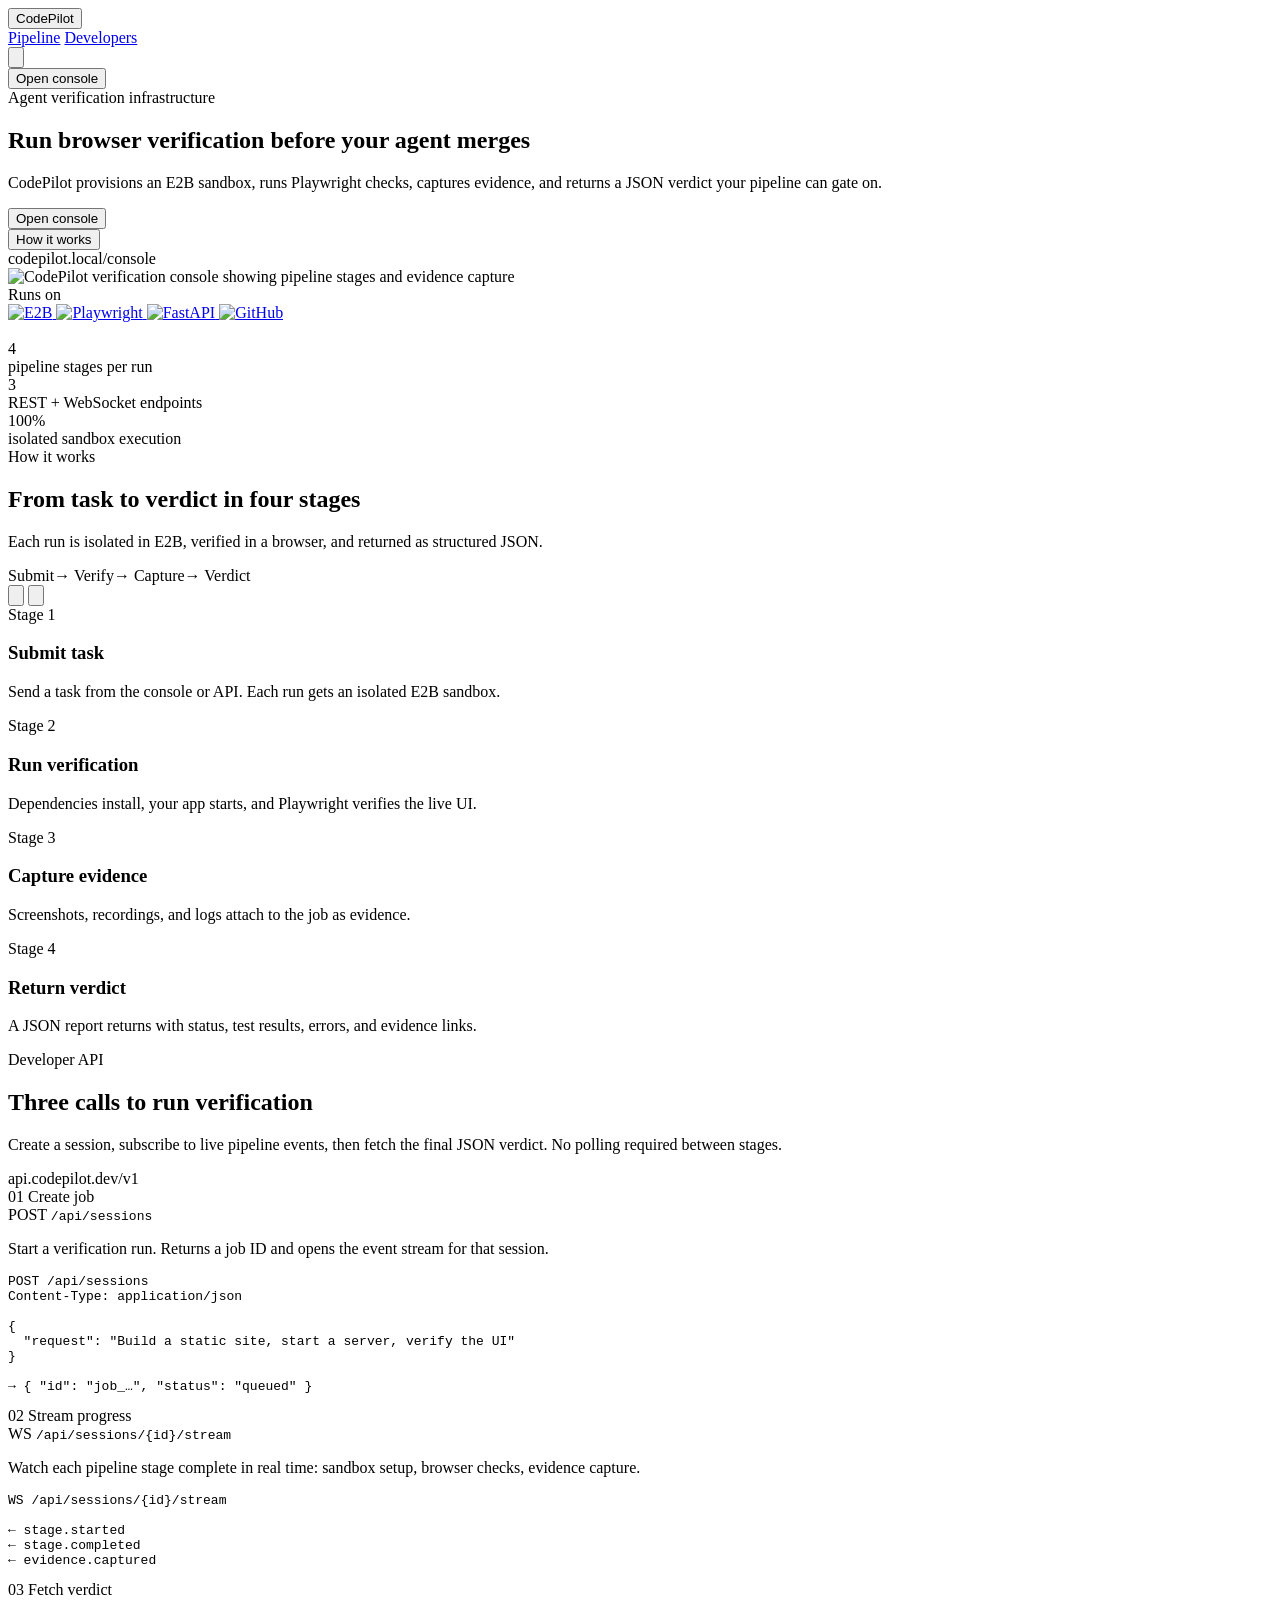
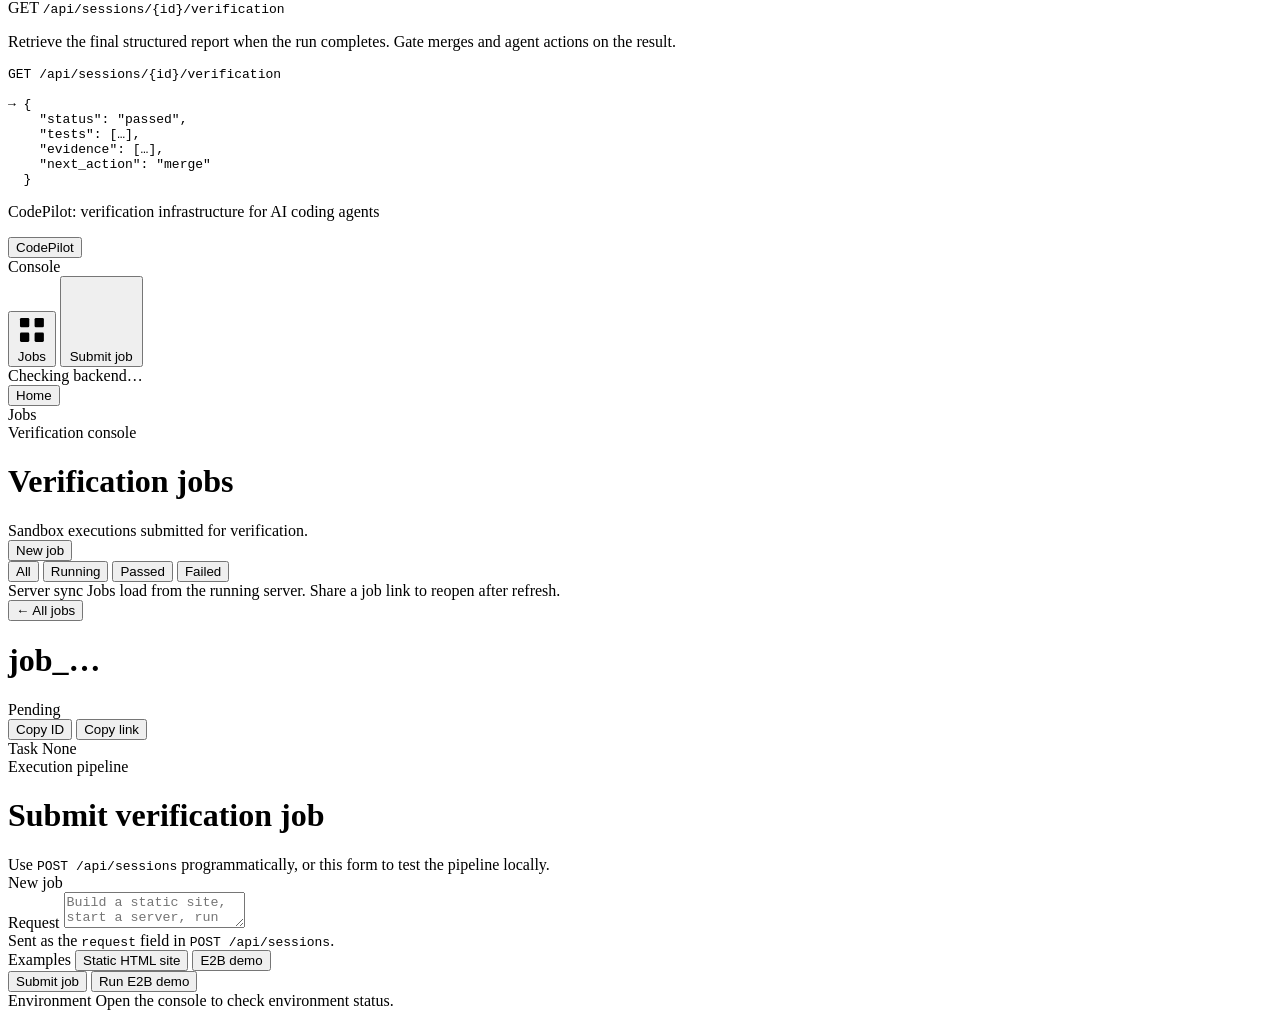
==== commit 29f5e630: "Redesign landing page with nav, hero, pipeline, and API sections. Rebuild index.html around external" ====
--- a/server/static/index.html
+++ b/server/static/index.html
@@ -2,399 +2,289 @@
 <html lang="en">
 <head>
 <meta charset="UTF-8">
-<meta name="viewport" content="width=device-width, initial-scale=1.0">
-<title>CodePilot — Verification Jobs</title>
-<meta name="description" content="Verification infrastructure for AI coding agents. Submit a job, watch it execute in an isolated sandbox, get a structured report.">
-<link rel="preconnect" href="https://fonts.googleapis.com">
-<link href="https://fonts.googleapis.com/css2?family=IBM+Plex+Mono:wght@400;500;600;700&family=IBM+Plex+Sans:wght@400;500;600;700&display=swap" rel="stylesheet">
-<style>
-  :root {
-    --bg: #0A0B0D;
-    --bg-elevated: #101215;
-    --panel: #16181C;
-    --panel-2: #1C1F24;
-    --border: #262A30;
-    --border-soft: #1E2126;
-    --text: #E6E8EB;
-    --text-muted: #8A8F98;
-    --text-faint: #52565D;
-    --accent: #3B82F6;
-    --accent-soft: rgba(59,130,246,0.14);
-    --success: #22C55E;
-    --success-soft: rgba(34,197,94,0.14);
-    --failed: #EF4444;
-    --failed-soft: rgba(239,68,68,0.14);
-    --running: #F5A623;
-    --running-soft: rgba(245,166,35,0.14);
-    --pending: #6B7280;
-    --pending-soft: rgba(107,114,128,0.14);
-    --mono: 'IBM Plex Mono', ui-monospace, 'SF Mono', 'Courier New', monospace;
-    --sans: 'IBM Plex Sans', -apple-system, BlinkMacSystemFont, system-ui, sans-serif;
-    --radius: 8px;
-    --radius-sm: 5px;
-  }
-  * { box-sizing: border-box; }
-  html, body { height: 100%; }
-  body {
-    margin: 0; font-family: var(--sans); background: var(--bg); color: var(--text);
-    display: flex; -webkit-font-smoothing: antialiased; font-size: 13.5px;
-  }
-  a { color: inherit; }
-  :focus-visible { outline: 2px solid var(--accent); outline-offset: 2px; }
-  ::-webkit-scrollbar { width: 9px; height: 9px; }
-  ::-webkit-scrollbar-thumb { background: var(--border); border-radius: 6px; }
-  button { font-family: var(--sans); cursor: pointer; }
-  code, .mono { font-family: var(--mono); }
-
-  /* ===== App shell ===== */
-  .app-shell { display: flex; width: 100%; height: 100vh; overflow: hidden; }
-
-  .sidebar {
-    width: 220px; flex-shrink: 0; background: var(--bg-elevated); border-right: 1px solid var(--border);
-    display: flex; flex-direction: column; padding: 16px 0;
-  }
-  .brand { display: flex; align-items: center; gap: 9px; padding: 0 16px 18px; }
-  .brand-mark {
-    width: 24px; height: 24px; border-radius: 6px; background: var(--accent);
-    display: flex; align-items: center; justify-content: center;
-    font-family: var(--mono); font-weight: 700; font-size: 12px; color: #fff; flex-shrink: 0;
-  }
-  .brand-text { font-weight: 700; font-size: 13.5px; letter-spacing: -0.01em; }
-  .nav-section-label {
-    font-family: var(--mono); font-size: 10px; font-weight: 600; letter-spacing: 0.08em;
-    text-transform: uppercase; color: var(--text-faint); padding: 14px 16px 6px;
-  }
-  .nav-item {
-    display: flex; align-items: center; gap: 9px; padding: 8px 16px; font-size: 13px;
-    color: var(--text-muted); border-left: 2px solid transparent; cursor: pointer; background: none; border-top: none; border-right: none; border-bottom: none; width: 100%; text-align: left;
-  }
-  .nav-item:hover { color: var(--text); background: var(--panel-2); }
-  .nav-item.active { color: var(--text); background: var(--accent-soft); border-left-color: var(--accent); }
-  .nav-icon { width: 14px; text-align: center; opacity: 0.85; flex-shrink: 0; }
-  .sidebar-footer { margin-top: auto; padding: 12px 16px 0; }
-  .connection-pill {
-    display: flex; align-items: center; gap: 7px; font-family: var(--mono); font-size: 10.5px;
-    color: var(--text-faint); padding: 6px 9px; border-radius: 999px; background: var(--panel-2); border: 1px solid var(--border);
-  }
-  .connection-dot { width: 6px; height: 6px; border-radius: 50%; background: var(--text-faint); flex-shrink: 0; }
-  .connection-pill.connected { color: var(--success); border-color: rgba(34,197,94,0.3); }
-  .connection-pill.connected .connection-dot { background: var(--success); }
-  .connection-pill.unreachable { color: var(--failed); border-color: rgba(239,68,68,0.3); }
-  .connection-pill.unreachable .connection-dot { background: var(--failed); }
-
-  .main-content { flex: 1; overflow-y: auto; min-width: 0; }
-  .view { display: none; padding: 24px 32px 48px; max-width: 1180px; }
-  .view.active { display: block; }
-
-  .view-header {
-    display: flex; align-items: center; justify-content: space-between; margin-bottom: 22px; gap: 16px; flex-wrap: wrap;
-  }
-  .view-header h1 { font-size: 18px; font-weight: 700; letter-spacing: -0.01em; margin: 0; }
-  .view-header .subtitle { font-size: 12.5px; color: var(--text-muted); margin-top: 3px; }
-
-  .btn {
-    font-family: var(--sans); font-weight: 600; font-size: 12.5px; border-radius: var(--radius-sm);
-    padding: 8px 14px; border: 1px solid var(--border); background: var(--panel-2); color: var(--text);
-    display: inline-flex; align-items: center; gap: 6px; transition: all 0.12s;
-  }
-  .btn:hover { border-color: var(--text-faint); }
-  .btn-primary { background: var(--accent); border-color: var(--accent); color: #fff; }
-  .btn-primary:hover { filter: brightness(1.08); border-color: var(--accent); }
-  .btn:disabled { opacity: 0.5; cursor: not-allowed; }
-  .btn-ghost { background: transparent; }
-
-  /* ===== Status badges (shared vocabulary across the whole dashboard) ===== */
-  .status-badge {
-    display: inline-flex; align-items: center; gap: 6px; font-family: var(--mono); font-weight: 600;
-    font-size: 10.5px; letter-spacing: 0.04em; text-transform: uppercase; padding: 3px 9px; border-radius: 999px;
-  }
-  .status-badge .dot { width: 6px; height: 6px; border-radius: 50%; }
-  .status-badge.status-running { background: var(--running-soft); color: var(--running); }
-  .status-badge.status-running .dot { animation: pulse 1.1s ease-in-out infinite; background: var(--running); }
-  .status-badge.status-done, .status-badge.status-passed { background: var(--success-soft); color: var(--success); }
-  .status-badge.status-done .dot, .status-badge.status-passed .dot { background: var(--success); }
-  .status-badge.status-error, .status-badge.status-failed { background: var(--failed-soft); color: var(--failed); }
-  .status-badge.status-error .dot, .status-badge.status-failed .dot { background: var(--failed); }
-  .status-badge.status-pending { background: var(--pending-soft); color: var(--pending); }
-  .status-badge.status-pending .dot { background: var(--pending); }
-  @keyframes pulse { 0%,100% { opacity: 1; transform: scale(1); } 50% { opacity: 0.35; transform: scale(0.8); } }
-  @media (prefers-reduced-motion: reduce) { .status-badge .dot { animation: none !important; } }
-
-  /* ===== Jobs list ===== */
-  .jobs-notice {
-    font-size: 12px; color: var(--text-faint); background: var(--panel); border: 1px solid var(--border-soft);
-    border-radius: var(--radius); padding: 10px 13px; margin-bottom: 18px; line-height: 1.55;
-  }
-  .jobs-table { width: 100%; border-collapse: collapse; }
-  .jobs-table th {
-    text-align: left; font-family: var(--mono); font-size: 10px; font-weight: 600; letter-spacing: 0.06em;
-    text-transform: uppercase; color: var(--text-faint); padding: 8px 12px; border-bottom: 1px solid var(--border);
-  }
-  .jobs-table td { padding: 12px; border-bottom: 1px solid var(--border-soft); font-size: 13px; vertical-align: middle; }
-  .jobs-table tr.job-row { cursor: pointer; transition: background 0.1s; }
-  .jobs-table tr.job-row:hover { background: var(--panel); }
-  .job-id-cell { font-family: var(--mono); color: var(--text-muted); }
-  .job-request-cell { max-width: 340px; overflow: hidden; text-overflow: ellipsis; white-space: nowrap; color: var(--text-muted); }
-  .empty-state {
-    text-align: center; padding: 56px 20px; color: var(--text-faint); font-size: 13px; line-height: 1.6;
-  }
-  .empty-state .empty-icon { font-size: 26px; margin-bottom: 10px; opacity: 0.5; }
-
-  /* ===== Job detail ===== */
-  .job-detail-header {
-    display: flex; align-items: flex-start; justify-content: space-between; gap: 16px; margin-bottom: 20px; flex-wrap: wrap;
-  }
-  .job-detail-title { display: flex; align-items: center; gap: 12px; flex-wrap: wrap; }
-  .job-detail-title h1 { font-size: 16px; margin: 0; }
-  .job-meta-row { display: flex; gap: 18px; margin-top: 6px; font-family: var(--mono); font-size: 11.5px; color: var(--text-faint); flex-wrap: wrap; }
-
-  .detail-grid { display: grid; grid-template-columns: 1.3fr 1fr; gap: 16px; align-items: start; }
-  @media (max-width: 980px) { .detail-grid { grid-template-columns: 1fr; } }
-
-  .card {
-    background: var(--panel); border: 1px solid var(--border); border-radius: var(--radius); margin-bottom: 16px; overflow: hidden;
-  }
-  .card-header {
-    display: flex; align-items: center; justify-content: space-between; padding: 11px 15px;
-    border-bottom: 1px solid var(--border-soft); background: var(--bg-elevated);
-  }
-  .card-header h3 {
-    font-family: var(--mono); font-size: 10.5px; font-weight: 600; letter-spacing: 0.07em; text-transform: uppercase;
-    color: var(--text-faint); margin: 0; display: flex; align-items: center; gap: 7px;
-  }
-  .card-body { padding: 14px 15px; }
-  .card-body.no-pad { padding: 0; }
-
-  /* Pipeline timeline (event stream, mapped to stages) */
-  .timeline-item { display: flex; gap: 12px; padding: 10px 15px; border-bottom: 1px solid var(--border-soft); }
-  .timeline-item:last-child { border-bottom: none; }
-  .timeline-marker { display: flex; flex-direction: column; align-items: center; flex-shrink: 0; padding-top: 2px; }
-  .timeline-dot { width: 9px; height: 9px; border-radius: 50%; background: var(--pending); flex-shrink: 0; }
-  .timeline-item.tl-running .timeline-dot { background: var(--running); animation: pulse 1.1s ease-in-out infinite; }
-  .timeline-item.tl-done .timeline-dot { background: var(--success); }
-  .timeline-item.tl-error .timeline-dot { background: var(--failed); }
-  .timeline-line { width: 1px; flex: 1; background: var(--border); margin-top: 4px; min-height: 8px; }
-  .timeline-content { flex: 1; min-width: 0; }
-  .timeline-label { font-size: 13px; font-weight: 500; display: flex; align-items: center; gap: 8px; flex-wrap: wrap; }
-  .timeline-time { font-family: var(--mono); font-size: 10.5px; color: var(--text-faint); }
-  .timeline-detail {
-    margin-top: 5px; font-family: var(--mono); font-size: 11.5px; color: var(--text-muted);
-    background: var(--panel-2); border: 1px solid var(--border-soft); border-radius: var(--radius-sm);
-    padding: 7px 9px; white-space: pre-wrap; word-break: break-word; max-height: 160px; overflow-y: auto;
-  }
-  .timeline-note { font-size: 12px; color: var(--text-faint); font-style: italic; margin-top: 4px; }
-
-  /* Sandbox status */
-  .kv-row { display: flex; justify-content: space-between; gap: 12px; padding: 6px 0; font-size: 12.5px; border-bottom: 1px solid var(--border-soft); }
-  .kv-row:last-child { border-bottom: none; }
-  .kv-label { color: var(--text-faint); font-family: var(--mono); font-size: 11px; }
-  .kv-value { font-family: var(--mono); color: var(--text); text-align: right; word-break: break-all; }
-
-  /* Evidence gallery */
-  .evidence-grid { display: grid; grid-template-columns: repeat(auto-fill, minmax(150px, 1fr)); gap: 10px; }
-.evidence-thumb {
-  background: var(--panel); border: 1px solid var(--border); border-radius: var(--radius);
-  overflow: hidden; cursor: pointer; transition: border-color 0.15s;
-}
-.evidence-thumb:hover { border-color: var(--accent); }
-.evidence-thumb-img-wrap { aspect-ratio: 16/10; background: var(--panel-2); overflow: hidden; }
-.evidence-thumb img { width: 100%; height: 100%; object-fit: cover; display: block; }
-.evidence-thumb .evidence-label {
-  padding: 6px 8px; font-family: var(--mono); font-size: 10px; color: var(--text-muted);
-  white-space: nowrap; overflow: hidden; text-overflow: ellipsis; border-top: 1px solid var(--border-soft);
-}
-  .video-link {
-    display: flex; align-items: center; gap: 8px; padding: 9px 11px; background: var(--panel-2);
-    border: 1px solid var(--border); border-radius: var(--radius-sm); font-size: 12.5px; text-decoration: none; color: var(--text); margin-top: 8px;
-  }
-  .video-link:hover { border-color: var(--accent); }
-
-  /* Report */
-  .report-text { font-family: var(--mono); font-size: 12px; white-space: pre-wrap; line-height: 1.6; color: var(--text-muted); }
-  .report-status-line { font-size: 13px; font-weight: 600; margin-bottom: 8px; }
-
-  /* Lightbox */
-  .lightbox {
-    position: fixed; inset: 0; background: rgba(0,0,0,0.85); display: none; align-items: center; justify-content: center;
-    z-index: 100; padding: 30px; cursor: zoom-out;
-  }
-  .lightbox.visible { display: flex; }
-  .lightbox img { max-width: 100%; max-height: 100%; border-radius: var(--radius); }
-
-  /* ===== Submit view ===== */
-  .submit-card { max-width: 640px; }
-  .field-label { display: block; font-family: var(--mono); font-size: 10.5px; color: var(--text-faint); text-transform: uppercase; letter-spacing: 0.05em; margin-bottom: 6px; }
-  textarea#job-spec-input {
-    width: 100%; min-height: 130px; font-family: var(--mono); font-size: 12.5px; line-height: 1.55;
-    background: var(--panel-2); color: var(--text); border: 1px solid var(--border); border-radius: var(--radius-sm);
-    padding: 11px 12px; resize: vertical;
-  }
-  textarea#job-spec-input:focus { border-color: var(--accent); outline: none; }
-  .field-hint { font-size: 11.5px; color: var(--text-faint); margin-top: 6px; line-height: 1.5; }
-/* ===== Landing page (additive — reuses existing --variables for consistency) ===== */
-#landing-page {
-  min-height: 100vh;
-  width: 100%;
-  display: flex;
-  flex-direction: column;
-  background: var(--bg);
-  color: var(--text);
-}
-
-.landing-nav {
-  display: flex;
-  align-items: center;
-  justify-content: space-between;
-  padding: 16px 32px;
-  border-bottom: 1px solid var(--border);
-}
-.landing-brand { display: flex; align-items: center; gap: 9px; }
-
-
-.landing-hero {
-  flex: 1;
-  display: flex;
-  flex-direction: column;
-  align-items: center;
-  justify-content: center;
-  text-align: center;
-  padding: 64px 24px;
-  max-width: 760px;
-  margin: 0 auto;
-}
-.landing-eyebrow {
-  font-family: var(--mono);
-  font-size: 11.5px;
-  font-weight: 600;
-  letter-spacing: 0.06em;
-  text-transform: uppercase;
-  color: var(--accent);
-  background: var(--accent-soft);
-  border: 1px solid var(--accent);
-  border-radius: 999px;
-  padding: 6px 14px;
-  margin-bottom: 22px;
-}
-.landing-title {
-  font-size: clamp(28px, 4.5vw, 42px);
-  font-weight: 700;
-  letter-spacing: -0.02em;
-  line-height: 1.15;
-  margin: 0 0 18px;
-}
-.landing-subtitle {
-  font-size: 14.5px;
-  color: var(--text-muted);
-  line-height: 1.65;
-  max-width: 560px;
-  margin: 0 0 32px;
-}
-.landing-btn-lg { padding: 13px 24px; font-size: 14px; }
-
-.landing-features {
-  display: grid;
-  grid-template-columns: repeat(3, 1fr);
-  gap: 18px;
-  padding: 0 32px 56px;
-  max-width: 980px;
-  margin: 0 auto;
-  width: 100%;
-}
-.landing-feature-card {
-  background: var(--panel);
-  border: 1px solid var(--border);
-  border-radius: var(--radius);
-  padding: 20px;
-}
-.landing-feature-title {
-  font-weight: 700;
-  font-size: 14px;
-  margin-bottom: 8px;
-}
-.landing-feature-card p {
-  font-size: 12.5px;
-  color: var(--text-muted);
-  line-height: 1.6;
-  margin: 0;
-}
-@media (max-width: 760px) {
-  .landing-features { grid-template-columns: 1fr; }
-}
-
-.logs-box {
-  font-family: var(--mono);
-  font-size: 11.5px;
-  color: var(--text-muted);
-  background: var(--panel-2);
-  border: 1px solid var(--border-soft);
-  border-radius: var(--radius-sm);
-  padding: 10px 12px;
-  white-space: pre-wrap;
-  word-break: break-word;
-  max-height: 280px;
-  overflow-y: auto;
-}
-
-.lightbox-caption {
-  position: absolute; bottom: 28px; left: 50%; transform: translateX(-50%);
-  background: rgba(0,0,0,0.7); color: #fff; font-family: var(--mono); font-size: 12px;
-  padding: 6px 14px; border-radius: 999px; max-width: 80%; text-align: center;
-  white-space: nowrap; overflow: hidden; text-overflow: ellipsis;
-}
-
-</style>
+<meta name="viewport" content="width=device-width, initial-scale=1.0, viewport-fit=cover">
+<title>CodePilot | Agent verification infrastructure</title>
+<meta name="description" content="Run browser verification in isolated E2B sandboxes. Capture evidence and return structured verdicts for AI coding agents.">
+<meta property="og:title" content="CodePilot | Agent verification infrastructure">
+<meta property="og:description" content="Run browser verification before your agent merges.">
+<meta property="og:type" content="website">
+<meta property="og:image" content="/screenshots/verification-pipeline.png">
+<meta name="twitter:card" content="summary_large_image">
+<meta name="twitter:image" content="/screenshots/verification-pipeline.png">
+<link rel="icon" href="/logo.svg" type="image/svg+xml">
+<link rel="icon" href="/favicon.png" type="image/png" sizes="512x512">
+<link rel="apple-touch-icon" href="/logo.png">
+<link rel="preconnect" href="https://cdn.jsdelivr.net" crossorigin>
+<link rel="stylesheet" href="/styles.css">
 </head>
 <body>
 
-  <div id="landing-page">
-  <nav class="landing-nav">
-    <div class="landing-brand">
-      <div class="brand-mark">C</div>
-      <div class="brand-text">CodePilot</div>
+<div id="landing-page">
+  <header class="site-header" id="site-header">
+    <div class="site-header-shell">
+      <div class="site-header-inner">
+        <button type="button" class="brand brand-btn" id="landing-brand-btn" aria-label="CodePilot home">
+          <div class="brand-text">CodePilot</div>
+        </button>
+        <nav class="site-nav" id="site-nav" aria-label="Primary">
+          <a href="#how-it-works" class="site-nav-link" data-section="how-it-works">Pipeline</a>
+          <a href="#api-section" class="site-nav-link" data-section="api-section">Developers</a>
+        </nav>
+        <div class="landing-nav-actions">
+          <button type="button" class="mobile-menu-btn" id="mobile-menu-btn" aria-label="Open menu" aria-expanded="false">
+            <svg viewBox="0 0 24 24" aria-hidden="true"><path d="M4 7h16M4 12h16M4 17h16"/></svg>
+          </button>
+          <div class="nav-cta-bracket">
+            <button class="btn btn-nav-cta" id="landing-enter-btn">Open console</button>
+          </div>
+        </div>
+      </div>
     </div>
-    <button class="btn btn-primary" id="landing-enter-btn">Enter Dashboard →</button>
-  </nav>
-
-  <section class="landing-hero">
-    <div class="landing-eyebrow">Verification infrastructure for AI coding agents</div>
-    <h1 class="landing-title">Let your AI agent verify its own work<br>before it reaches a developer.</h1>
-    <p class="landing-subtitle">
-      Claude Code, Codex, Gemini, and other coding agents can submit a project or change here —
-      this platform spins up an isolated sandbox, installs dependencies, runs tests and
-      browser-based verification, captures evidence, and returns a structured, machine-readable
-      result the agent can act on before handing work back to a developer.
-    </p>
-    <button class="btn btn-primary landing-btn-lg" id="landing-hero-btn">View Verification Jobs →</button>
-  </section>
-
-  <section class="landing-features">
-    <div class="landing-feature-card">
-      <div class="landing-feature-title">Isolated Execution</div>
-      <p>Every submission runs in its own E2B cloud sandbox — dependencies installed, application started, nothing shared between runs.</p>
-    </div>
-    <div class="landing-feature-card">
-      <div class="landing-feature-title">Real Evidence</div>
-      <p>Screenshots, session recordings, and logs are captured automatically during browser-based verification.</p>
-    </div>
-    <div class="landing-feature-card">
-      <div class="landing-feature-title">Machine-Readable Results</div>
-      <p>A structured JSON verdict — status, tests passed/failed, errors, evidence, suggested next action — alongside the human-readable report.</p>
-    </div>
-  </section>
+  </header>
+  <div class="site-nav-overlay" id="site-nav-overlay" aria-hidden="true"></div>
+
+  <div class="landing-main">
+    <section class="hero-section" aria-label="Introduction">
+      <div class="hero-glow" aria-hidden="true"></div>
+      <div class="hero-inner">
+      <div class="hero-eyebrow"><span class="hero-eyebrow-dot"></span> Agent verification infrastructure</div>
+      <h1 class="hero-headline">Run browser verification before your agent merges</h1>
+      <p class="hero-lead">
+        CodePilot provisions an E2B sandbox, runs Playwright checks, captures evidence, and returns a JSON verdict your pipeline can gate on.
+      </p>
+      <div class="hero-actions">
+        <div class="nav-cta-bracket nav-cta-bracket--hero">
+          <button class="btn btn-nav-cta btn-nav-cta-lg" id="landing-hero-btn">Open console</button>
+        </div>
+        <button class="btn-link" id="landing-scroll-btn">How it works</button>
+      </div>
+
+      <div class="product-preview">
+        <div class="browser-chrome">
+          <div class="browser-chrome-bar">
+            <div class="browser-chrome-dots"><span></span><span></span><span></span></div>
+            <div class="browser-chrome-url">codepilot.local/console</div>
+          </div>
+          <div class="browser-chrome-body">
+            <img src="/screenshots/verification-pipeline.png" alt="CodePilot verification console showing pipeline stages and evidence capture" width="1080" height="auto" loading="eager">
+          </div>
+        </div>
+      </div>
+
+      <div class="trust-row">
+        <span class="trust-label">Runs on</span>
+        <div class="trust-marquee" aria-label="Technology partners">
+          <div class="trust-marquee-track">
+            <div class="trust-marquee-group">
+              <a class="trust-logo trust-logo-e2b" href="https://e2b.dev" target="_blank" rel="noopener noreferrer" aria-label="E2B">
+                <img src="/logos/e2b-white.png" alt="E2B">
+              </a>
+              <a class="trust-logo trust-logo-playwright" href="https://playwright.dev" target="_blank" rel="noopener noreferrer" aria-label="Playwright">
+                <img src="/logos/playwright.svg" alt="Playwright">
+              </a>
+              <a class="trust-logo trust-logo-fastapi" href="https://fastapi.tiangolo.com" target="_blank" rel="noopener noreferrer" aria-label="FastAPI">
+                <img src="/logos/fastapi.png" alt="FastAPI">
+              </a>
+              <a class="trust-logo trust-logo-github" href="https://github.com" target="_blank" rel="noopener noreferrer" aria-label="GitHub">
+                <img src="/logos/github-mark.svg" alt="GitHub">
+              </a>
+            </div>
+            <div class="trust-marquee-group" aria-hidden="true">
+              <span class="trust-logo trust-logo-e2b"><img src="/logos/e2b-white.png" alt=""></span>
+              <span class="trust-logo trust-logo-playwright"><img src="/logos/playwright.svg" alt=""></span>
+              <span class="trust-logo trust-logo-fastapi"><img src="/logos/fastapi.png" alt=""></span>
+              <span class="trust-logo trust-logo-github"><img src="/logos/github-mark.svg" alt=""></span>
+            </div>
+          </div>
+        </div>
+      </div>
+      </div>
+    </section>
+
+    <section class="stats-strip" aria-label="Platform metrics">
+      <div class="stat-item">
+        <div class="stat-value">4</div>
+        <div class="stat-label">pipeline stages per run</div>
+      </div>
+      <div class="stat-item">
+        <div class="stat-value">3</div>
+        <div class="stat-label">REST + WebSocket endpoints</div>
+      </div>
+      <div class="stat-item">
+        <div class="stat-value">100%</div>
+        <div class="stat-label">isolated sandbox execution</div>
+      </div>
+    </section>
+
+    <section class="how-section" id="how-it-works" aria-label="How it works">
+      <div class="section-head">
+        <div class="section-head-copy">
+          <span class="micro-label section-kicker">How it works</span>
+          <h2>From task to verdict in four stages</h2>
+          <p>Each run is isolated in E2B, verified in a browser, and returned as structured JSON.</p>
+        </div>
+        <div class="section-head-actions">
+          <div class="pipeline-flow-key" aria-hidden="true">
+            <span>Submit</span><span class="flow-arrow">→</span>
+            <span>Verify</span><span class="flow-arrow">→</span>
+            <span>Capture</span><span class="flow-arrow">→</span>
+            <span>Verdict</span>
+          </div>
+          <div class="carousel-nav" aria-label="Pipeline carousel">
+            <button type="button" class="carousel-btn" id="pipeline-prev" aria-label="Previous stage">
+              <svg viewBox="0 0 24 24" aria-hidden="true"><path d="M15 18l-6-6 6-6"/></svg>
+            </button>
+            <button type="button" class="carousel-btn" id="pipeline-next" aria-label="Next stage">
+              <svg viewBox="0 0 24 24" aria-hidden="true"><path d="M9 18l6-6-6-6"/></svg>
+            </button>
+          </div>
+        </div>
+      </div>
+      <div class="pipeline-carousel" id="pipeline-carousel" tabindex="0">
+        <div class="pipeline-track" role="list">
+        <article class="pipeline-step pipeline-step--submit" role="listitem">
+          <div class="pipeline-step-glow" aria-hidden="true"></div>
+          <div class="pipeline-step-head">
+            <span class="pipeline-stage">Stage 1</span>
+            <h3>Submit task</h3>
+          </div>
+          <div class="pipeline-step-body">
+            <p>Send a task from the console or API. Each run gets an isolated E2B sandbox.</p>
+          </div>
+        </article>
+        <article class="pipeline-step pipeline-step--run" role="listitem">
+          <div class="pipeline-step-glow" aria-hidden="true"></div>
+          <div class="pipeline-step-head">
+            <span class="pipeline-stage">Stage 2</span>
+            <h3>Run verification</h3>
+          </div>
+          <div class="pipeline-step-body">
+            <p>Dependencies install, your app starts, and Playwright verifies the live UI.</p>
+          </div>
+        </article>
+        <article class="pipeline-step pipeline-step--capture" role="listitem">
+          <div class="pipeline-step-glow" aria-hidden="true"></div>
+          <div class="pipeline-step-head">
+            <span class="pipeline-stage">Stage 3</span>
+            <h3>Capture evidence</h3>
+          </div>
+          <div class="pipeline-step-body">
+            <p>Screenshots, recordings, and logs attach to the job as evidence.</p>
+          </div>
+        </article>
+        <article class="pipeline-step pipeline-step--verdict" role="listitem">
+          <div class="pipeline-step-glow" aria-hidden="true"></div>
+          <div class="pipeline-step-head">
+            <span class="pipeline-stage">Stage 4</span>
+            <h3>Return verdict</h3>
+          </div>
+          <div class="pipeline-step-body">
+            <p>A JSON report returns with status, test results, errors, and evidence links.</p>
+          </div>
+        </article>
+        </div>
+      </div>
+    </section>
+
+    <section class="api-section" id="api-section" aria-label="API">
+      <div class="section-head section-head--solo">
+        <div class="section-head-copy">
+          <span class="micro-label section-kicker">Developer API</span>
+          <h2>Three calls to run verification</h2>
+          <p>Create a session, subscribe to live pipeline events, then fetch the final JSON verdict. No polling required between stages.</p>
+        </div>
+      </div>
+      <div class="api-showcase">
+        <div class="browser-chrome api-chrome">
+          <div class="browser-chrome-bar">
+            <div class="browser-chrome-dots"><span></span><span></span><span></span></div>
+            <div class="browser-chrome-url">api.codepilot.dev/v1</div>
+          </div>
+          <div class="api-showcase-body">
+            <article class="api-endpoint">
+              <div class="api-endpoint-meta">
+                <div class="api-step-label">
+                  <span class="api-step-num">01</span>
+                  <span class="api-step-name">Create job</span>
+                </div>
+                <div class="api-endpoint-title">
+                  <span class="method-badge method-post">POST</span>
+                  <code class="api-path">/api/sessions</code>
+                </div>
+                <p class="api-endpoint-desc">Start a verification run. Returns a job ID and opens the event stream for that session.</p>
+              </div>
+              <pre class="code-block"><span class="kw">POST</span> <span class="path">/api/sessions</span>
+<span class="dim">Content-Type: application/json</span>
+
+{
+  <span class="str">"request"</span>: <span class="str">"Build a static site, start a server, verify the UI"</span>
+}
+
+<span class="dim">→ { "id": "job_…", "status": "queued" }</span></pre>
+            </article>
+            <article class="api-endpoint">
+              <div class="api-endpoint-meta">
+                <div class="api-step-label">
+                  <span class="api-step-num">02</span>
+                  <span class="api-step-name">Stream progress</span>
+                </div>
+                <div class="api-endpoint-title">
+                  <span class="method-badge method-ws">WS</span>
+                  <code class="api-path">/api/sessions/{id}/stream</code>
+                </div>
+                <p class="api-endpoint-desc">Watch each pipeline stage complete in real time: sandbox setup, browser checks, evidence capture.</p>
+              </div>
+              <pre class="code-block"><span class="kw">WS</span> <span class="path">/api/sessions/{id}/stream</span>
+
+<span class="dim">← stage.started</span>
+<span class="dim">← stage.completed</span>
+<span class="dim">← evidence.captured</span></pre>
+            </article>
+            <article class="api-endpoint">
+              <div class="api-endpoint-meta">
+                <div class="api-step-label">
+                  <span class="api-step-num">03</span>
+                  <span class="api-step-name">Fetch verdict</span>
+                </div>
+                <div class="api-endpoint-title">
+                  <span class="method-badge method-get">GET</span>
+                  <code class="api-path">/api/sessions/{id}/verification</code>
+                </div>
+                <p class="api-endpoint-desc">Retrieve the final structured report when the run completes. Gate merges and agent actions on the result.</p>
+              </div>
+              <pre class="code-block"><span class="kw">GET</span> <span class="path">/api/sessions/{id}/verification</span>
+
+<span class="dim">→ {</span>
+<span class="dim">    "status": "passed",</span>
+<span class="dim">    "tests": […],</span>
+<span class="dim">    "evidence": […],</span>
+<span class="dim">    "next_action": "merge"</span>
+<span class="dim">  }</span></pre>
+            </article>
+          </div>
+        </div>
+      </div>
+    </section>
+
+    <footer class="site-footer">
+      <p>CodePilot: verification infrastructure for AI coding agents</p>
+    </footer>
+  </div>
 </div>
 
 <div class="app-shell">
   <aside class="sidebar">
-    <div class="brand">
-      <div class="brand-mark">C</div>
+    <button type="button" class="brand brand-btn" id="console-brand-btn" aria-label="Back to home">
       <div class="brand-text">CodePilot</div>
-    </div>
-    <div class="nav-section-label">Verification</div>
+    </button>
+    <div class="nav-section-label">Console</div>
     <button class="nav-item active" data-view="jobs-view" id="nav-jobs">
-      <span class="nav-icon">&#9633;</span> Jobs
+      <span class="nav-icon"><svg class="icon-sm" viewBox="0 0 24 24"><rect x="3" y="3" width="7" height="7" rx="1"/><rect x="14" y="3" width="7" height="7" rx="1"/><rect x="3" y="14" width="7" height="7" rx="1"/><rect x="14" y="14" width="7" height="7" rx="1"/></svg></span>
+      Jobs
     </button>
     <button class="nav-item" data-view="submit-view" id="nav-submit">
-      <span class="nav-icon">+</span> Submit Job
+      <span class="nav-icon"><svg class="icon-sm" viewBox="0 0 24 24"><path d="M12 5v14M5 12h14"/></svg></span>
+      Submit job
     </button>
     <div class="sidebar-footer">
       <span id="backend-status" class="connection-pill">
@@ -403,532 +293,129 @@
     </div>
   </aside>
 
-  <main class="main-content">
-
-    <!-- ===== Jobs list view ===== -->
-    <div class="view active" id="jobs-view">
-      <div class="view-header">
-        <div>
-          <h1>Verification Jobs</h1>
-          <div class="subtitle">Sandbox executions submitted for verification.</div>
-        </div>
-        <button class="btn btn-primary" id="jobs-new-btn">+ New Job</button>
-      </div>
-      <div class="jobs-notice">
-        This list shows jobs submitted or opened from this browser only — there is currently no
-        server-side job index, so a job submitted directly via the API from another agent or
-        machine won't appear here unless its report URL is opened in this browser.
-      </div>
-      <div id="jobs-list-container"></div>
-    </div>
-
-    <!-- ===== Job detail view ===== -->
-    <div class="view" id="job-detail-view">
-      <button class="btn btn-ghost" id="back-to-jobs-btn" style="margin-bottom:16px;">&larr; All Jobs</button>
-      <div class="job-detail-header">
-        <div class="job-detail-title">
-          <h1 id="detail-job-id">job_...</h1>
-          <span class="status-badge status-pending" id="detail-status-badge"><span class="dot"></span>PENDING</span>
-        </div>
-      </div>
-      <div class="job-meta-row">
-        <span>Task: <span class="mono" id="detail-job-request">—</span></span>
-      </div>
-      <div class="detail-grid" style="margin-top:20px;">
-        <div class="detail-col-main">
-          <div class="card">
-            <div class="card-header"><h3>Execution Pipeline</h3></div>
-            <div class="card-body no-pad"><div id="pipeline-timeline"></div></div>
-          </div>
-          <div class="card" id="report-card" style="display:none;">
-            <div class="card-header"><h3>Verification Report</h3></div>
-            <div class="card-body" id="report-body"></div>
-          </div>
-
-          <div class="card" id="logs-card" style="display:none;">
-  <div class="card-header"><h3>Logs</h3></div>
-  <div class="card-body" id="logs-body"></div>
+  <div class="shell-main">
+    <header class="topbar">
+      <button type="button" class="topbar-home-btn" id="topbar-home-btn" aria-label="Back to home">Home</button>
+      <div class="topbar-breadcrumb" id="topbar-breadcrumb" aria-live="polite">
+        <span class="crumb-current">Jobs</span>
+      </div>
+      <div class="topbar-meta">Verification console</div>
+    </header>
+
+    <main class="main-content">
+      <div class="view active" id="jobs-view">
+        <div class="view-header">
+          <div>
+            <h1>Verification jobs</h1>
+            <div class="subtitle">Sandbox executions submitted for verification.</div>
+          </div>
+          <button class="btn btn-primary" id="jobs-new-btn">New job</button>
+        </div>
+        <div class="job-filters" id="job-filters" role="tablist" aria-label="Filter jobs">
+          <button type="button" class="job-filter-tab active" data-filter="all">All</button>
+          <button type="button" class="job-filter-tab" data-filter="running">Running</button>
+          <button type="button" class="job-filter-tab" data-filter="done">Passed</button>
+          <button type="button" class="job-filter-tab" data-filter="error">Failed</button>
+        </div>
+        <div class="notice">
+          <span class="micro-label notice-label">Server sync</span>
+          Jobs load from the running server. Share a job link to reopen after refresh.
+        </div>
+        <div id="jobs-list-container"></div>
+      </div>
+
+      <div class="view" id="job-detail-view">
+        <button class="btn btn-ghost detail-back" id="back-to-jobs-btn">← All jobs</button>
+        <div class="job-detail-header">
+          <div class="job-detail-title">
+            <h1 class="job-id-trunc" id="detail-job-id" title="">job_…</h1>
+            <span class="status-badge status-pending" id="detail-status-badge"><span class="dot"></span>Pending</span>
+          </div>
+          <div class="job-actions-row">
+            <button class="btn btn-ghost btn-sm" id="copy-job-id-btn" type="button">Copy ID</button>
+            <button class="btn btn-ghost btn-sm" id="copy-job-link-btn" type="button">Copy link</button>
+          </div>
+          <div class="meta-row">
+            <span class="micro-label">Task</span>
+            <span class="mono" id="detail-job-request">None</span>
+          </div>
+        </div>
+        <div class="detail-grid">
+          <div class="detail-col-main">
+            <div class="card">
+              <div class="card-header"><span class="micro-label">Execution pipeline</span></div>
+              <div class="card-body no-pad"><div id="pipeline-timeline"></div></div>
+            </div>
+            <div class="card" id="report-card" style="display:none;">
+              <div class="card-header"><span class="micro-label">Verification report</span></div>
+              <div class="card-body" id="report-body"></div>
+            </div>
+            <div class="card" id="logs-card" style="display:none;">
+              <div class="card-header"><span class="micro-label">Logs</span></div>
+              <div class="card-body" id="logs-body"></div>
+            </div>
+          </div>
+          <div class="detail-col-side">
+            <div class="card" id="sandbox-status-card" style="display:none;">
+              <div class="card-header"><span class="micro-label">Sandbox</span></div>
+              <div class="card-body" id="sandbox-status-body"></div>
+            </div>
+            <div class="card" id="test-results-card" style="display:none;">
+              <div class="card-header"><span class="micro-label">Test results</span></div>
+              <div class="card-body" id="test-results-body"></div>
+            </div>
+            <div class="card" id="evidence-card" style="display:none;">
+              <div class="card-header"><span class="micro-label">Evidence</span></div>
+              <div class="card-body">
+                <div class="evidence-grid" id="evidence-grid"></div>
+                <div id="video-link-container"></div>
+              </div>
+            </div>
+          </div>
+        </div>
+      </div>
+
+      <div class="view" id="submit-view">
+        <div class="view-header">
+          <div>
+            <h1>Submit verification job</h1>
+            <div class="subtitle">Use <code>POST /api/sessions</code> programmatically, or this form to test the pipeline locally.</div>
+          </div>
+        </div>
+        <div class="card submit-card">
+          <div class="card-header"><span class="micro-label">New job</span></div>
+          <div class="card-body">
+            <div class="env-status" id="env-status" aria-live="polite"></div>
+            <label class="field-label" for="job-spec-input">Request</label>
+            <textarea id="job-spec-input" placeholder="Build a static site, start a server, run browser verification…"></textarea>
+            <div class="field-hint">Sent as the <code>request</code> field in <code>POST /api/sessions</code>.</div>
+            <div class="example-pills">
+              <span class="example-pills-label">Examples</span>
+              <button type="button" class="example-pill" data-example="static">Static HTML site</button>
+              <button type="button" class="example-pill" data-example="demo">E2B demo</button>
+            </div>
+            <div class="submit-actions">
+              <button class="btn btn-primary" id="submit-job-btn">Submit job</button>
+              <button class="btn btn-ghost" id="demo-verification-btn">Run E2B demo</button>
+            </div>
+            <div class="notice submit-notice" id="submit-hint">
+              <span class="micro-label notice-label">Environment</span>
+              <span id="submit-hint-text">Open the console to check environment status.</span>
+            </div>
+          </div>
+        </div>
+      </div>
+    </main>
+  </div>
 </div>
 
-        </div>
-        <div class="detail-col-side">
-          <div class="card" id="sandbox-status-card" style="display:none;">
-            <div class="card-header"><h3>Sandbox</h3></div>
-            <div class="card-body" id="sandbox-status-body"></div>
-          </div>
-
-          <div class="card" id="test-results-card" style="display:none;">
-  <div class="card-header"><h3>Test Results</h3></div>
-  <div class="card-body" id="test-results-body"></div>
-</div>
-
-          <div class="card" id="evidence-card" style="display:none;">
-            <div class="card-header"><h3>Evidence</h3></div>
-            <div class="card-body">
-              <div class="evidence-grid" id="evidence-grid"></div>
-              <div id="video-link-container"></div>
-            </div>
-          </div>
-        </div>
-      </div>
-    </div>
-
-    <!-- ===== Submit view ===== -->
-    <div class="view" id="submit-view">
-      <div class="view-header">
-        <div>
-          <h1>Submit Verification Job</h1>
-          <div class="subtitle">
-            Jobs are typically submitted programmatically by an AI coding agent (Claude Code, Codex,
-            Gemini CLI, Cursor, OpenHands, Windsurf, etc.) via <code>POST /api/sessions</code>. This
-            form triggers the same endpoint manually — useful for testing the pipeline directly.
-          </div>
-        </div>
-      </div>
-      <div class="card submit-card">
-        <div class="card-body">
-          <label class="field-label" for="job-spec-input">Task Specification</label>
-          <textarea id="job-spec-input" placeholder="Describe the project/feature to build and verify..."></textarea>
-          <div class="field-hint">
-            Maps directly to the <code>request</code> field of <code>POST /api/sessions</code> — no
-            API changes here, just a manual trigger for the exact same job the API accepts.
-          </div>
-          <button class="btn btn-primary" id="submit-job-btn" style="margin-top:14px;">Submit Job</button>
-        </div>
-      </div>
-    </div>
-
-  </main>
-</div>
-
-<div class="lightbox" id="lightbox">
+<div class="toast-container" id="toast-container" aria-live="polite"></div>
+
+<div class="lightbox" id="lightbox" role="dialog" aria-modal="true" aria-label="Evidence preview">
   <img id="lightbox-img" src="" alt="">
   <div class="lightbox-caption" id="lightbox-caption"></div>
 </div>
 
-<script>
-(function () {
-  const STAGE_LABELS = {
-    create_sandbox: 'Provisioning Sandbox',
-    install_dependencies: 'Installing Dependencies',
-    start_application: 'Starting Application',
-    run_command: 'Running Command',
-    run_test_flow: 'Browser Verification',
-    stop_application: 'Stopping Application',
-    destroy_sandbox: 'Sandbox Teardown',
-    generate_verification_report: 'Generating Report',
-    create_file: 'Writing Project File',
-    read_file: 'Reading File',
-    list_files: 'Listing Files',
-  };
-
-  const jobsListContainer = document.getElementById('jobs-list-container');
-  const lightbox = document.getElementById('lightbox');
-  const lightboxImg = document.getElementById('lightbox-img');
-
-  // --- Local job history (client-side only — see the honesty note in the Jobs view) ---
-  function getStoredJobs() {
-    try { return JSON.parse(localStorage.getItem('codepilot_jobs') || '[]'); }
-    catch (e) { return []; }
-  }
-  function storeJob(job) {
-    const jobs = getStoredJobs().filter((j) => j.id !== job.id);
-    jobs.unshift(job);
-    localStorage.setItem('codepilot_jobs', JSON.stringify(jobs.slice(0, 50)));
-  }
-  function updateStoredJobStatus(id, status) {
-    const jobs = getStoredJobs();
-    const job = jobs.find((j) => j.id === id);
-    if (job) { job.status = status; localStorage.setItem('codepilot_jobs', JSON.stringify(jobs)); }
-  }
-
-  // --- Navigation ---
-  function showView(viewId) {
-    document.querySelectorAll('.view').forEach((v) => v.classList.remove('active'));
-    document.getElementById(viewId).classList.add('active');
-    document.querySelectorAll('.nav-item').forEach((n) => n.classList.remove('active'));
-    const navBtn = document.querySelector('.nav-item[data-view="' + viewId + '"]');
-    if (navBtn) navBtn.classList.add('active');
-  }
-  document.getElementById('nav-jobs').addEventListener('click', () => { renderJobsList(); showView('jobs-view'); });
-  document.getElementById('nav-submit').addEventListener('click', () => showView('submit-view'));
-  document.getElementById('jobs-new-btn').addEventListener('click', () => showView('submit-view'));
-  document.getElementById('back-to-jobs-btn').addEventListener('click', () => { renderJobsList(); showView('jobs-view'); });
-  lightbox.addEventListener('click', () => lightbox.classList.remove('visible'));
-
-  function mk(tag, opts) {
-    const n = document.createElement(tag);
-    if (opts) {
-      if (opts.className) n.className = opts.className;
-      if (opts.text !== undefined) n.textContent = opts.text;
-      if (opts.html !== undefined) n.innerHTML = opts.html;
-    }
-    return n;
-  }
-  function clearChildren(node) { while (node.firstChild) node.removeChild(node.firstChild); }
-
-  function statusBadge(status) {
-    const map = { running: 'RUNNING', done: 'PASSED', error: 'FAILED', pending: 'PENDING' };
-    const badge = mk('span', { className: 'status-badge status-' + status });
-    badge.appendChild(mk('span', { className: 'dot' }));
-    badge.appendChild(document.createTextNode(map[status] || status.toUpperCase()));
-    return badge;
-  }
-
-  // --- Jobs list rendering ---
-  function renderJobsList() {
-    clearChildren(jobsListContainer);
-    const jobs = getStoredJobs();
-    if (!jobs.length) {
-      const empty = mk('div', { className: 'empty-state' });
-      empty.appendChild(mk('div', { className: 'empty-icon', text: '\u2317' }));
-      empty.appendChild(mk('div', { text: 'No verification jobs yet.' }));
-      empty.appendChild(mk('div', { text: 'Submit one manually, or have an agent call POST /api/sessions.' }));
-      jobsListContainer.appendChild(empty);
-      return;
-    }
-    const table = mk('table', { className: 'jobs-table' });
-    const thead = mk('thead');
-    const headRow = mk('tr');
-    ['Job', 'Task', 'Status', 'Submitted'].forEach((h) => headRow.appendChild(mk('th', { text: h })));
-    thead.appendChild(headRow);
-    table.appendChild(thead);
-    const tbody = mk('tbody');
-    jobs.forEach((job) => {
-      const row = mk('tr', { className: 'job-row' });
-      const idCell = mk('td', { className: 'job-id-cell', text: job.id });
-      const reqCell = mk('td', { className: 'job-request-cell', text: job.request });
-      const statusCell = mk('td');
-      statusCell.appendChild(statusBadge(job.status || 'pending'));
-      const timeCell = mk('td', { text: new Date(job.submittedAt).toLocaleString() });
-      row.appendChild(idCell); row.appendChild(reqCell); row.appendChild(statusCell); row.appendChild(timeCell);
-      row.addEventListener('click', () => openJobDetail(job.id, job.request));
-      tbody.appendChild(row);
-    });
-    table.appendChild(tbody);
-    jobsListContainer.appendChild(table);
-  }
-
-  // --- Submit ---
-  document.getElementById('submit-job-btn').addEventListener('click', async () => {
-    const input = document.getElementById('job-spec-input');
-    const text = input.value.trim();
-    if (!text) return;
-    const btn = document.getElementById('submit-job-btn');
-    btn.disabled = true;
-    btn.textContent = 'Submitting...';
-    try {
-      const res = await fetch('/api/sessions', {
-        method: 'POST', headers: { 'Content-Type': 'application/json' }, body: JSON.stringify({ request: text }),
-      });
-      const data = await res.json();
-      if (!res.ok) throw new Error(data.error || ('HTTP ' + res.status));
-      storeJob({ id: data.session_id, request: text, status: 'running', submittedAt: Date.now() });
-      input.value = '';
-      openJobDetail(data.session_id, text);
-    } catch (err) {
-      alert('Could not submit job: ' + err.message);
-    } finally {
-      btn.disabled = false;
-      btn.textContent = 'Submit Job';
-    }
-  });
-
-  // --- Job detail: pipeline timeline, sandbox status, evidence, report ---
-  let activeSocket = null;
-
-  function openJobDetail(jobId, requestText) {
-    if (activeSocket) { try { activeSocket.close(); } catch (e) {} activeSocket = null; }
-
-    document.getElementById('detail-job-id').textContent = jobId;
-    document.getElementById('detail-job-request').textContent = requestText || '—';
-    const badgeEl = document.getElementById('detail-status-badge');
-    badgeEl.className = 'status-badge status-running';
-    badgeEl.innerHTML = '<span class="dot"></span>RUNNING';
-
-    const timeline = document.getElementById('pipeline-timeline');
-    clearChildren(timeline);
-    document.getElementById('sandbox-status-card').style.display = 'none';
-    document.getElementById('evidence-card').style.display = 'none';
-    document.getElementById('report-card').style.display = 'none';
-    document.getElementById('evidence-grid').innerHTML = '';
-    document.getElementById('video-link-container').innerHTML = '';
-
-    showView('job-detail-view');
-
-    const proto = window.location.protocol === 'https:' ? 'wss:' : 'ws:';
-    const socket = new WebSocket(proto + '//' + window.location.host + '/api/sessions/' + jobId + '/stream');
-    activeSocket = socket;
-
-    socket.addEventListener('message', (ev) => {
-      let event;
-      try { event = JSON.parse(ev.data); } catch (e) { return; }
-      handleSessionEvent(jobId, event, timeline);
-    });
-    socket.addEventListener('error', () => {
-      appendTimelineItem(timeline, { state: 'error', label: 'Connection Error', detail: 'Lost connection to the job stream.' });
-    });
-  }
-
-  function appendTimelineItem(timeline, opts) {
-    const item = mk('div', { className: 'timeline-item tl-' + (opts.state || 'pending') });
-    const marker = mk('div', { className: 'timeline-marker' });
-    marker.appendChild(mk('div', { className: 'timeline-dot' }));
-    item.appendChild(marker);
-    const content = mk('div', { className: 'timeline-content' });
-    const label = mk('div', { className: 'timeline-label' });
-    label.appendChild(mk('span', { text: opts.label }));
-    if (opts.time) label.appendChild(mk('span', { className: 'timeline-time', text: opts.time }));
-    content.appendChild(label);
-    if (opts.detail) content.appendChild(mk('div', { className: 'timeline-detail', text: opts.detail }));
-    if (opts.note) content.appendChild(mk('div', { className: 'timeline-note', text: opts.note }));
-    item.appendChild(content);
-    timeline.appendChild(item);
-    return item;
-  }
-
-  function renderSandboxStatus(result) {
-    const card = document.getElementById('sandbox-status-card');
-    const body = document.getElementById('sandbox-status-body');
-    card.style.display = 'block';
-    clearChildren(body);
-    const rows = [];
-    if (result.sandbox_id) rows.push(['Sandbox', result.sandbox_id]);
-    if (result.status) rows.push(['Status', result.status]);
-    if (result.internal_url) rows.push(['Internal URL', result.internal_url]);
-    rows.forEach(([k, v]) => {
-      const row = mk('div', { className: 'kv-row' });
-      row.appendChild(mk('span', { className: 'kv-label', text: k }));
-      row.appendChild(mk('span', { className: 'kv-value', text: v }));
-      body.appendChild(row);
-    });
-  }
-
-  function evidenceTitleForStep(path, steps) {
-  if (Array.isArray(steps)) {
-    for (var i = 0; i < steps.length; i++) {
-      if (steps[i] && steps[i].screenshot === path) {
-        var label = 'Step ' + steps[i].index + ': ' + (steps[i].action || '');
-        if (steps[i].selector) label += ' (' + steps[i].selector + ')';
-        return label;
-      }
-    }
-  }
-  return path.split('/').pop();
-}
-
-  function renderEvidence(jobId, screenshots, video, steps) {
-  const card = document.getElementById('evidence-card');
-  const grid = document.getElementById('evidence-grid');
-  const videoContainer = document.getElementById('video-link-container');
-  if ((!screenshots || !screenshots.length) && !video) return;
-  card.style.display = 'block';
-  (screenshots || []).forEach((path) => {
-    const url = '/api/sessions/' + jobId + '/evidence/' + path;
-    const title = evidenceTitleForStep(path, steps);
-    const thumb = mk('div', { className: 'evidence-thumb' });
-    const imgWrap = mk('div', { className: 'evidence-thumb-img-wrap' });
-    const img = mk('img');
-    img.src = url;
-    img.alt = title;
-    imgWrap.appendChild(img);
-    thumb.appendChild(imgWrap);
-    const label = mk('div', { className: 'evidence-label', text: title });
-    thumb.appendChild(label);
-    thumb.addEventListener('click', () => {
-      lightboxImg.src = url;
-      const captionEl = document.getElementById('lightbox-caption');
-      if (captionEl) captionEl.textContent = title;
-      lightbox.classList.add('visible');
-    });
-    grid.appendChild(thumb);
-  });
-  if (video) {
-    const link = mk('a', { className: 'video-link', text: '\u25B6 ' + video.split('/').pop() });
-    link.href = '/api/sessions/' + jobId + '/evidence/' + video;
-    link.target = '_blank';
-    videoContainer.appendChild(link);
-  }
-}
-
-    function renderTestResultsCard(mr) {
-  var card = document.getElementById('test-results-card');
-  var body = document.getElementById('test-results-body');
-  if (!card || !body || !mr || !mr.tests) return;
-  card.style.display = 'block';
-  clearChildren(body);
-
-  var statusKeyMap = { PASS: 'done', FAIL: 'error' };
-  var statusRow = mk('div', { className: 'kv-row' });
-  statusRow.appendChild(mk('span', { className: 'kv-label', text: 'Overall Status' }));
-  var valueWrap = mk('span', { className: 'kv-value' });
-  valueWrap.appendChild(statusBadge(statusKeyMap[mr.status] || 'pending'));
-  statusRow.appendChild(valueWrap);
-  body.appendChild(statusRow);
-
-  [['Total Tests', mr.tests.total], ['Passed', mr.tests.passed], ['Failed', mr.tests.failed]].forEach(function (pair) {
-    var row = mk('div', { className: 'kv-row' });
-    row.appendChild(mk('span', { className: 'kv-label', text: pair[0] }));
-    row.appendChild(mk('span', { className: 'kv-value', text: String(pair[1]) }));
-    body.appendChild(row);
-  });
-}
-
-function renderLogsCard(mr) {
-  var card = document.getElementById('logs-card');
-  var body = document.getElementById('logs-body');
-  if (!card || !body || !mr) return;
-  var logs = (mr.evidence && mr.evidence.logs) || [];
-  if (!logs.length) return;
-  card.style.display = 'block';
-  clearChildren(body);
-  var box = mk('div', { className: 'logs-box' });
-  box.textContent = logs.join('\n');
-  body.appendChild(box);
-}
-  
-
-  function renderReport(reportText) {
-    const card = document.getElementById('report-card');
-    const body = document.getElementById('report-body');
-    card.style.display = 'block';
-    clearChildren(body);
-    body.appendChild(mk('div', { className: 'report-text', text: reportText }));
-  }
-
-  function handleSessionEvent(jobId, event, timeline) {
-    const time = new Date().toLocaleTimeString();
-
-    if (event.type === 'iteration_start') {
-      // Not surfaced as its own timeline row — too granular/internal to be
-      // meaningful to someone reading a verification pipeline, unlike the
-      // actual tool_call/tool_result events below.
-      return;
-    }
-
-    if (event.type === 'tool_call') {
-      const label = STAGE_LABELS[event.name] || event.name;
-      appendTimelineItem(timeline, { state: 'running', label: label, time: time });
-      return;
-    }
-
-    if (event.type === 'tool_result') {
-      const items = timeline.querySelectorAll('.timeline-item.tl-running');
-      const lastRunning = items[items.length - 1];
-      if (lastRunning) {
-        const result = event.result || {};
-        const failed = result.success === false || result.error;
-        lastRunning.className = 'timeline-item tl-' + (failed ? 'error' : 'done');
-
-        if (event.name === 'create_sandbox' || event.name === 'start_application') {
-          renderSandboxStatus(result);
-        }
-        if (event.name === 'run_test_flow') {
-          renderEvidence(jobId, result.screenshots, result.video, result.steps);
-          if (result.simple_report && result.simple_report.text) {
-            const detail = lastRunning.querySelector('.timeline-content');
-            detail.appendChild(mk('div', { className: 'timeline-detail', text: result.simple_report.text }));
-          }
-        }
-        if (event.name === 'generate_verification_report' && result.content) {
-          renderReport(result.content);
-        }
-
-        if (event.name === 'generate_verification_report' && result.machine_readable) {
-  var mr = result.machine_readable;
-  renderTestResultsCard(mr);
-  renderLogsCard(mr);
-  var grid = document.getElementById('evidence-grid');
-  // Only render from here if the evidence card is still empty — your
-  // existing run_test_flow handling already populates it from the same
-  // underlying data; this is just a fallback so the card still works if
-  // that earlier event is ever missing.
-  if (grid && !grid.children.length && mr.evidence) {
-    renderEvidence(jobId, mr.evidence.screenshots, mr.evidence.video);
-  }
-}
-        if (failed && result.error) {
-          const detail = lastRunning.querySelector('.timeline-content');
-          detail.appendChild(mk('div', { className: 'timeline-detail', text: result.error }));
-        }
-      }
-      return;
-    }
-
-    if (event.type === 'agent_text' || event.type === 'final_summary') {
-      // Shown as a muted diagnostic note, not a chat message — this is
-      // the underlying agent's own planning/summary output, kept
-      // available for debugging without giving the page a conversational feel.
-      const items = timeline.children;
-      const last = items[items.length - 1];
-      const note = mk('div', { className: 'timeline-note', text: (event.text || '').slice(0, 300) });
-      if (last) last.querySelector('.timeline-content').appendChild(note);
-      return;
-    }
-
-    if (event.type === 'error') {
-      appendTimelineItem(timeline, { state: 'error', label: 'Error', detail: event.message, time: time });
-      return;
-    }
-
-    if (event.type === 'session_done') {
-      const badgeEl = document.getElementById('detail-status-badge');
-      badgeEl.className = 'status-badge status-done';
-      badgeEl.innerHTML = '<span class="dot"></span>PASSED';
-      updateStoredJobStatus(jobId, 'done');
-      if (event.result) renderReport(typeof event.result === 'string' ? event.result : JSON.stringify(event.result, null, 2));
-      return;
-    }
-
-    if (event.type === 'session_error') {
-      const badgeEl = document.getElementById('detail-status-badge');
-      badgeEl.className = 'status-badge status-error';
-      badgeEl.innerHTML = '<span class="dot"></span>FAILED';
-      updateStoredJobStatus(jobId, 'error');
-      appendTimelineItem(timeline, { state: 'error', label: 'Session Failed', detail: event.message, time: time });
-      return;
-    }
-  }
-
-  // --- Backend connectivity (uses /openapi.json — safe, no side effects) ---
-  async function checkBackendStatus() {
-    const el = document.getElementById('backend-status');
-    const textEl = el.querySelector('.connection-text');
-    try {
-      const res = await fetch('/openapi.json');
-      if (!res.ok) throw new Error('non-200');
-      el.className = 'connection-pill connected';
-      textEl.textContent = 'Backend Connected';
-    } catch (e) {
-      el.className = 'connection-pill unreachable';
-      textEl.textContent = 'Backend Unreachable';
-    }
-  }
-
-  
-  checkBackendStatus();
-  renderJobsList();
-  
-
-(function () {
-  var landingPage = document.getElementById('landing-page');
-  var appShell = document.querySelector('.app-shell');
-  if (appShell) appShell.style.display = 'none';
-
-  function enterDashboard() {
-    if (landingPage) landingPage.style.display = 'none';
-    if (appShell) appShell.style.display = 'flex';
-  }
-
-
-  var enterBtn = document.getElementById('landing-enter-btn');
-  var heroBtn = document.getElementById('landing-hero-btn');
-  if (enterBtn) enterBtn.addEventListener('click', enterDashboard);
-  if (heroBtn) heroBtn.addEventListener('click', enterDashboard);
-})();
-})();
-
-</script>
-
+<script src="/app.js"></script>
 </body>
-</html>+</html>
